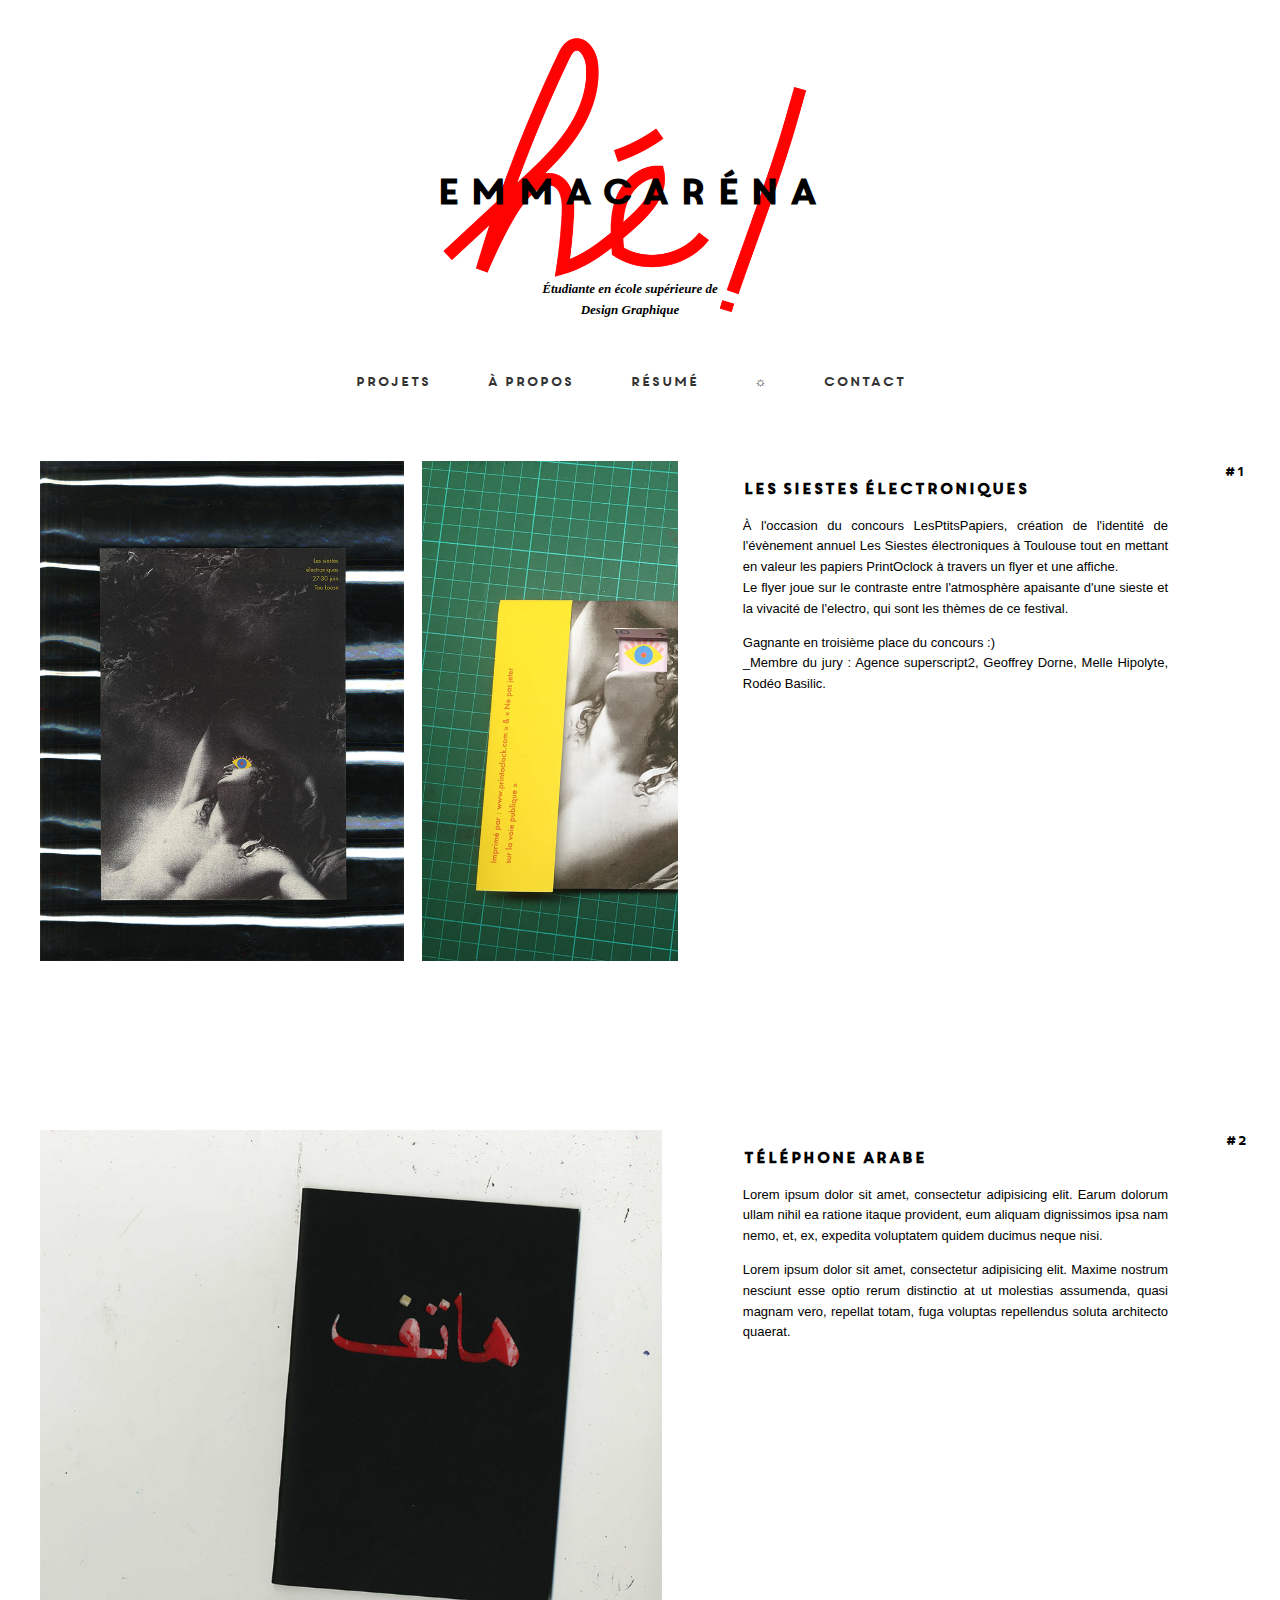
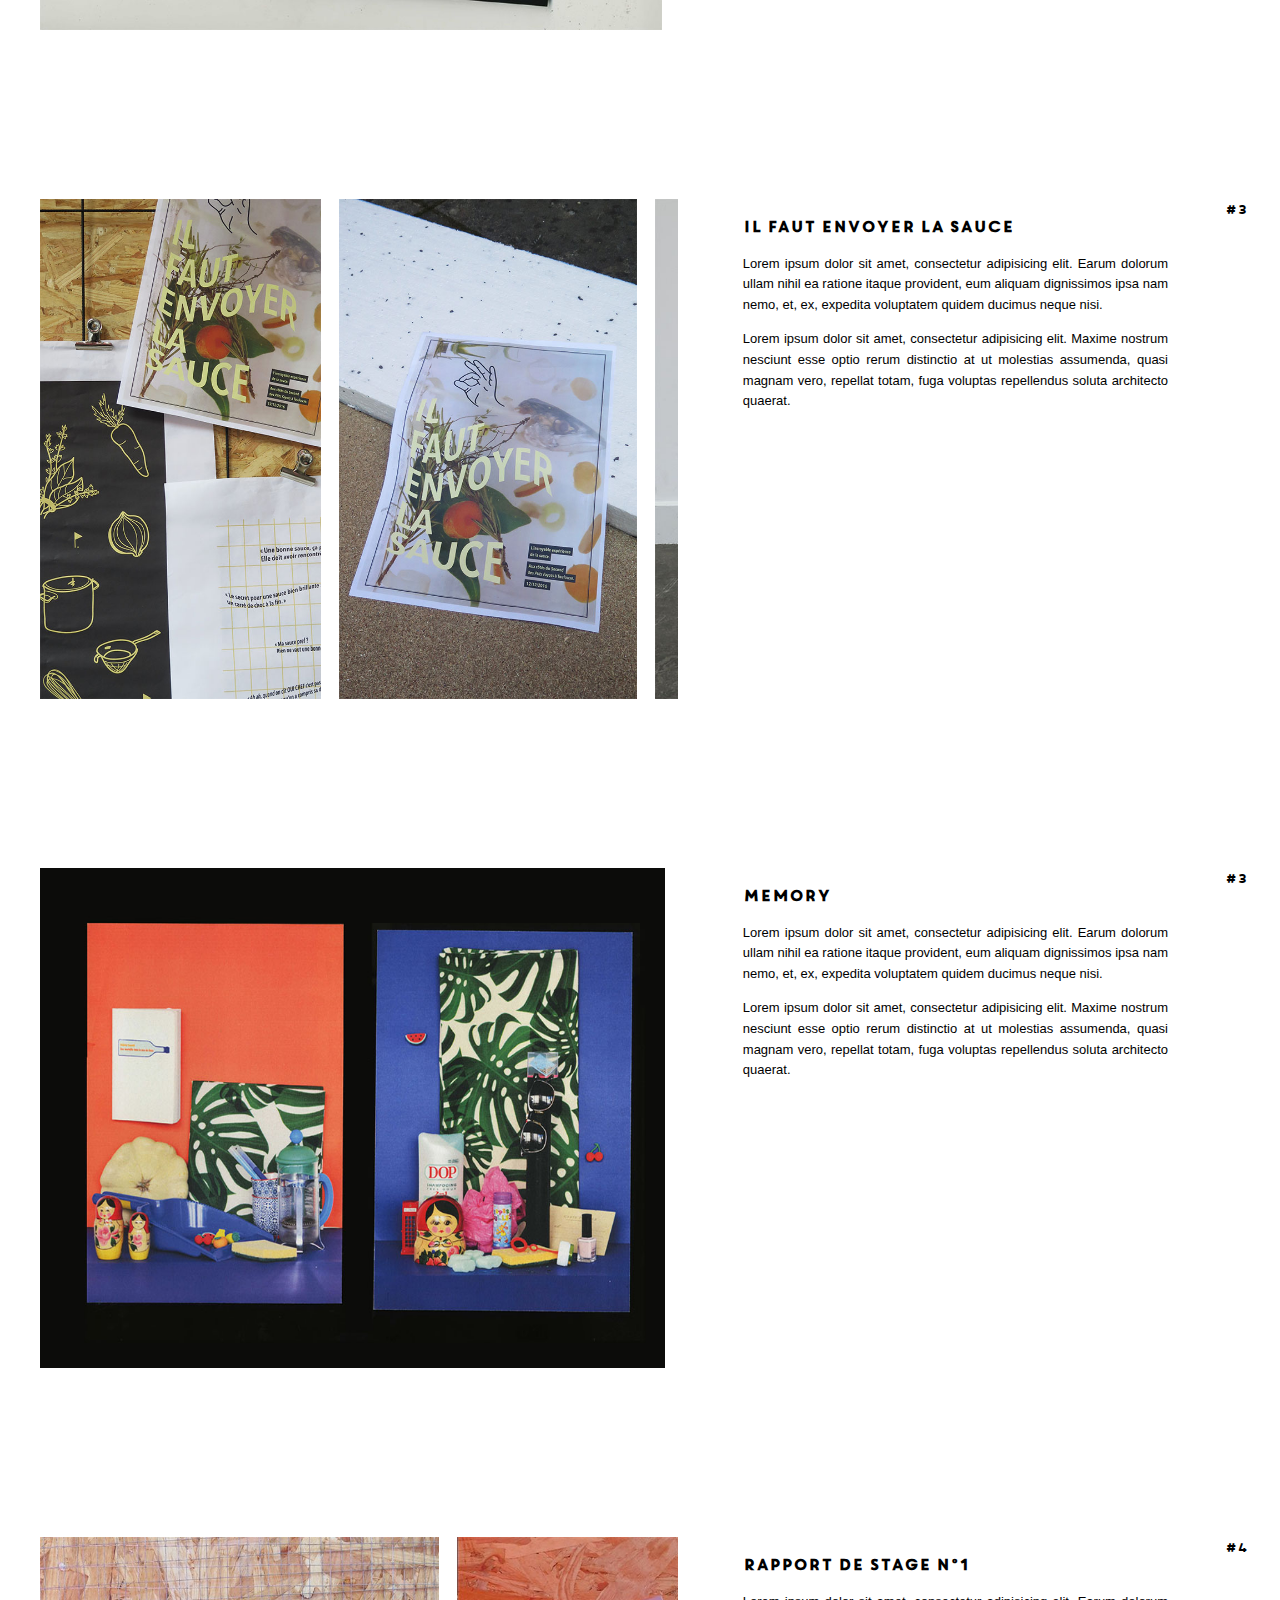
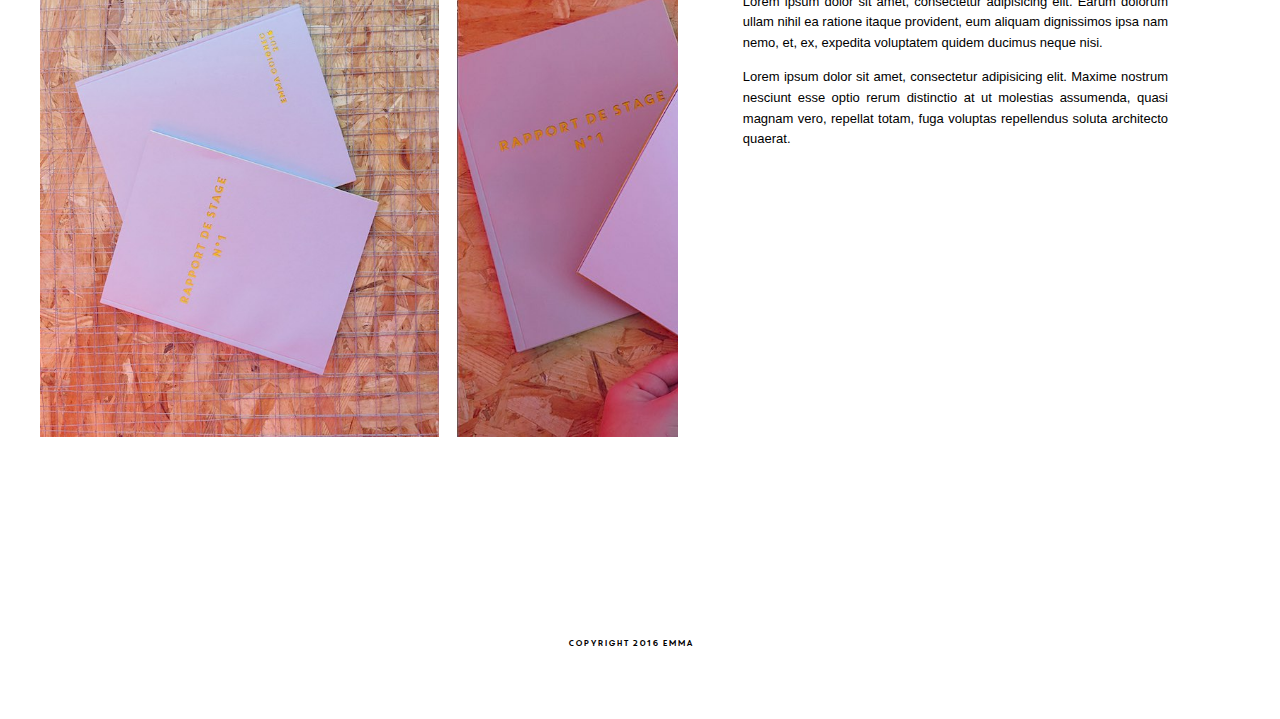
==== categories/edition.html @ dff45d54 "RP_jpg" ====
<!DOCTYPE html>
<html>

<head>
    <meta charset="utf-8">
    <title>emmacaréna</title>
    <link rel="stylesheet" href="./../style.css" media="screen" charset="utf-8">
    <link rel="icon" href="./../favicon-noir.png">
    <link href="https://fonts.googleapis.com/css?family=Merriweather" rel="stylesheet">
    <link href="https://fonts.googleapis.com/css?family=Patua+One" rel="stylesheet">
</head>

<body class="bodyslide">

    <header>
        <h1 class="emmacaréna">emmacaréna</h1>
        <h2 class="soustitre">Étudiante en école supérieure de <br> Design Graphique</h2>

        <img src="./../images/he.png" class="he" />
    </header>

    <nav>
        <a href="./../index.html">Projets</a>
        <a href="./../pages/apropos.html">À Propos</a>
        <a href="./../pages/resume.html">Résumé</a>
        <a href="./../pages/soleil.html" target="_blank">☼</a>
        <a href="./../pages/contact.html" target="_blank">contact</a>
    <nav/>

        <main>

        <div class="projet">
          <div class="projet-numero">#1</div>
            <div class="projet-images">
              <div class="slider">
                <div class="slide">
                  <img src="./../images/siestes10.jpg">
                </div>
                <div class="slide">
                  <img src="./../images/sieste07.jpg">
                </div>
                <div class="slide">
                  <img src="./../images/sieste01.jpg">
                </div>
                <div class="slide">
                  <img src="./../images/sieste02.jpg">
                </div>
                <div class="slide">
                  <img src="./../images/sieste05.jpg">
                </div>
                <div class="slide">
                  <img src="./../images/siestes09.jpg">
                </div>

              </div>
            </div>
            <div class="projet-texte">
              <h3>Les Siestes Électroniques</h3>
              <p>À l'occasion du concours LesPtitsPapiers, création de l'identité de l'évènement annuel Les Siestes électroniques à Toulouse tout en mettant en valeur les papiers PrintOclock à travers un flyer et une affiche.<br>Le flyer joue sur le contraste entre l'atmosphère apaisante d'une sieste et la vivacité de l'electro, qui sont les thèmes de ce festival.</p>
              <p>Gagnante en troisième place du concours :)<br> _Membre du jury : Agence superscript2, Geoffrey Dorne, Melle Hipolyte, Rodéo Basilic.</p>
            </div>
        </div>

        <div class="projet">
          <div class="projet-numero">#2</div>
            <div class="projet-images">
              <div class="slider">
                <div class="slide">
                  <img src="./../images/carbone02.jpg">
                </div>
                <div class="slide">
                  <img src="./../images/carbone04 copie.jpg">
                </div>
                <div class="slide">
                  <img src="./../images/carbone01.jpg">
                </div>
                <div class="slide">
                  <img src="./../images/carbone05.jpg">
                </div>
                <div class="slide">
                  <img src="./../images/carbone03.jpg">
                </div>
                <div class="slide">
                  <img src="./../images/carbone07 copie.jpg">
                </div>
              </div>
            </div>
            <div class="projet-texte">
              <h3>téléphone arabe</h3>
              <p>Lorem ipsum dolor sit amet, consectetur adipisicing elit. Earum dolorum ullam nihil ea ratione itaque provident, eum aliquam dignissimos ipsa nam nemo, et, ex, expedita voluptatem quidem ducimus neque nisi.</p>
              <p>Lorem ipsum dolor sit amet, consectetur adipisicing elit. Maxime nostrum nesciunt esse optio rerum distinctio at ut molestias assumenda, quasi magnam vero, repellat totam, fuga voluptas repellendus soluta architecto quaerat.</p>
            </div>
        </div>

        <div class="projet">
          <div class="projet-numero">#3</div>
            <div class="projet-images">
              <div class="slider">
                <div class="slide">
                  <img src="./../images/sauce03.jpg">
                </div>
                <div class="slide">
                  <img src="./../images/sauce8.jpg">
                </div>
                <div class="slide">
                  <img src="./../images/sauce06.jpg">
                </div>
                <div class="slide">
                  <img src="./../images/sauce04.jpg">
                </div>
                <div class="slide">
                  <img src="./../images/sauce11.jpg">
                </div>
                <div class="slide">
                  <img src="./../images/sauce07.jpg">
                </div>
                <div class="slide">
                  <img src="./../images/sauce05.jpg">
                </div>
              </div>
            </div>
            <div class="projet-texte">
              <h3>Il faut envoyer la sauce</h3>
              <p>Lorem ipsum dolor sit amet, consectetur adipisicing elit. Earum dolorum ullam nihil ea ratione itaque provident, eum aliquam dignissimos ipsa nam nemo, et, ex, expedita voluptatem quidem ducimus neque nisi.</p>
              <p>Lorem ipsum dolor sit amet, consectetur adipisicing elit. Maxime nostrum nesciunt esse optio rerum distinctio at ut molestias assumenda, quasi magnam vero, repellat totam, fuga voluptas repellendus soluta architecto quaerat.</p>
            </div>
        </div>

        <div class="projet">
          <div class="projet-numero">#3</div>
            <div class="projet-images">
              <div class="slider">
                <div class="slide">
                  <img src="./../images/memoire02.jpg">
                </div>
                <div class="slide">
                  <img src="./../images/memoire03.jpg">
                </div>
                <div class="slide">
                  <img src="./../images/memoire04.jpg">
                </div>
                <div class="slide">
                  <img src="./../images/memoire01.jpg">
                </div>
                <div class="slide">
                  <img src="./../images/memoire8.jpg">
                </div>
                <div class="slide">
                  <img src="./../images/memoire05.jpg">
                </div>
                <div class="slide">
                  <img src="./../images/memoire9.jpg">
                </div>
                <div class="slide">
                  <img src="./../images/memoire06.jpg">
                </div>
                <div class="slide">
                  <img src="./../images/memoire07.jpg">
                </div>
              </div>
            </div>
            <div class="projet-texte">
              <h3>Memory</h3>
              <p>Lorem ipsum dolor sit amet, consectetur adipisicing elit. Earum dolorum ullam nihil ea ratione itaque provident, eum aliquam dignissimos ipsa nam nemo, et, ex, expedita voluptatem quidem ducimus neque nisi.</p>
              <p>Lorem ipsum dolor sit amet, consectetur adipisicing elit. Maxime nostrum nesciunt esse optio rerum distinctio at ut molestias assumenda, quasi magnam vero, repellat totam, fuga voluptas repellendus soluta architecto quaerat.</p>
            </div>
        </div>


        <div class="projet">
            <div class="projet-numero">#4</div>
            <div class="projet-images">
              <div class="slider">
                <div class="slide">
                  <img src="./../images/RP_08.jpg">
                </div>
                <div class="slide">
                  <img src="./../images/RP_07.jpg">
                </div>
                <div class="slide">
                  <img src="./../images/RP_06.jpg">
                </div>
                <div class="slide">
                  <img src="./../images/RP_05.jpg">
                </div>
            </div>
          </div>
            <div class="projet-texte">
              <h3>Rapport de Stage n°1</h3>
              <p>Lorem ipsum dolor sit amet, consectetur adipisicing elit. Earum dolorum ullam nihil ea ratione itaque provident, eum aliquam dignissimos ipsa nam nemo, et, ex, expedita voluptatem quidem ducimus neque nisi.</p>
              <p>Lorem ipsum dolor sit amet, consectetur adipisicing elit. Maxime nostrum nesciunt esse optio rerum distinctio at ut molestias assumenda, quasi magnam vero, repellat totam, fuga voluptas repellendus soluta architecto quaerat.</p>
            </div>
        </div>


        </main>

        <footer>
            Copyright 2016 Emma
        </footer>
        </body>

</html>
---- style.css ----
@font-face {
    font-family: 'core_circusregular';
    src: url('./typo/corecircus-webfont.woff2') format('woff2'), url('./typo/corecircus-webfont.woff') format('woff');
    font-weight: normal;
    font-style: normal;
}

html {
    font-family: 'core_circusregular';
    text-align: left;
    line-height: 1.6;
    color: black;
    font-size: 13px
}

h1, h2, h3 {
    /*  font-family: 'Arial', sans-serif;*/
    font-family: 'core_circusregular';
}

p {
    font-family: "Hind", sans-serif;
    color: black;
    text-align: justify;
}

h1 {
    font-size: 35px;
    text-align: center;
    color: black;
    /* ombre ordre : vertical horizontal flou couleur */
    /*text-shadow: 0.5em 0.5em 7px #333;*/
    letter-spacing: 0.2ch;
}

footer {
    font-size: 0.65em;
    text-align: center;
}

img {
    max-width: 100%;
    height: auto;
}

a {
    color: #333;
    text-decoration: none;
    text-align: justify;
    margin: 2em;
    text-align: center;
}

body {
    padding: 40px;
    margin: 30px;
    background-color: white;
}


div.bandeau-fixe {
    position: fixed;
    width: 300px;
    top: 20%;
    left: 70%;
    z-index: 2;
}

div.postit {
    position: fixed;
    top: 20%;
    width: 170px;
    left: 30px;
    z-index: 2;
}

h3.typobandeau {
    font-family: serif;
}

h1.emmacaréna {
    color: black;
    text-align: center;
}

body {
    background-repeat: no-repeat;
    background-position: top;
    background-size: 40%;
    padding: 70px;
    margin: 70px;
}

.bodyslide{
  background-repeat: no-repeat;
  background-position: top;
  background-size: 40%;
  padding: 0px;
  padding-top:70px;
  margin:0px;
  margin-top:70px;
  margin-bottom: 70px;
  margin-right:30px;
  margin-left: 10px;

}

h2.soustitre {
    font-family: serif;
    font-style: oblique;
    font-size: 1em;
    text-align: center;
    margin-top: 60px;
    margin-bottom: 50px;
}

nav {
    text-align: center;

}

.active {
    text-decoration: underline;
}

main {
    text-align: left;
    padding: 30px
}

#projets {
    display: -webkit-box;
    display: -ms-flexbox;
    display: flex;
}

.gif{
  text-align: center;
}

.colonne {
    width: 33%;
    padding: 1em;
    display: -webkit-box;
    display: -ms-flexbox;
    display: flex;
    -webkit-box-orient: vertical;
    -webkit-box-direction: normal;
    -ms-flex-direction: column;
    flex-direction: column;
}

.colonne figure {
    margin: 1em 0;
    width: 100%;
}

.rollover {
    display: block;
    position: relative;
}

.rollover .cache {
    display: none;
    position: absolute;
    left: 0;
    top: 0;
    height: 100%;
    background-color: rgba(255, 241, 208, 0.6);
    width: 100%;
}

.rollover:hover .cache {
    display: block;
}

div.cache p {
    font-family: 'core_circusregular';
    font-size: 15px;
    text-align: center;
    line-height: 15em;
    color: black;
}

header {
    position: relative;
}

.he {
    position: absolute;
    height: 350px;
    margin: auto;
    top: 15%;
    left: 50%;
    z-index: -1;
    transform: translate(-50%, -50%);
}

.projet {
  width: 100%;
  display: flex;
  position: relative;
  margin-bottom: 13em;
  margin-top: 3em;
}

.projet-images {
  flex-basis: 60%;
  margin-right: 1em;
}

.projet-texte {
  flex-basis: 40%;
  margin-left: 4em;
  margin-right: 4em;
}

.projet-numero {
  position: absolute;
  top:0;
  right:0;
  transform: translate(120%);
}

.slider {
  background: white;
  height:50vh;
  min-height: 500px;
  white-space: nowrap;
  overflow-x: scroll;
  overflow-y:hidden;
}

.slide {
  white-space: nowrap;
  display: inline-block;
  height: 100%;
  width: auto;
  vertical-align: top;
  margin-right: 1em;
}

.slide img {
  max-width: 100%;
  height:100%;
  width: auto;
}

.cv {
  margin-top: 4em;
}

/*.imgsex
{
  border: 1px solid rgb(171, 170, 170);
}

.typo{
  border: 1px solid rgb(171, 170, 170);
  }*/
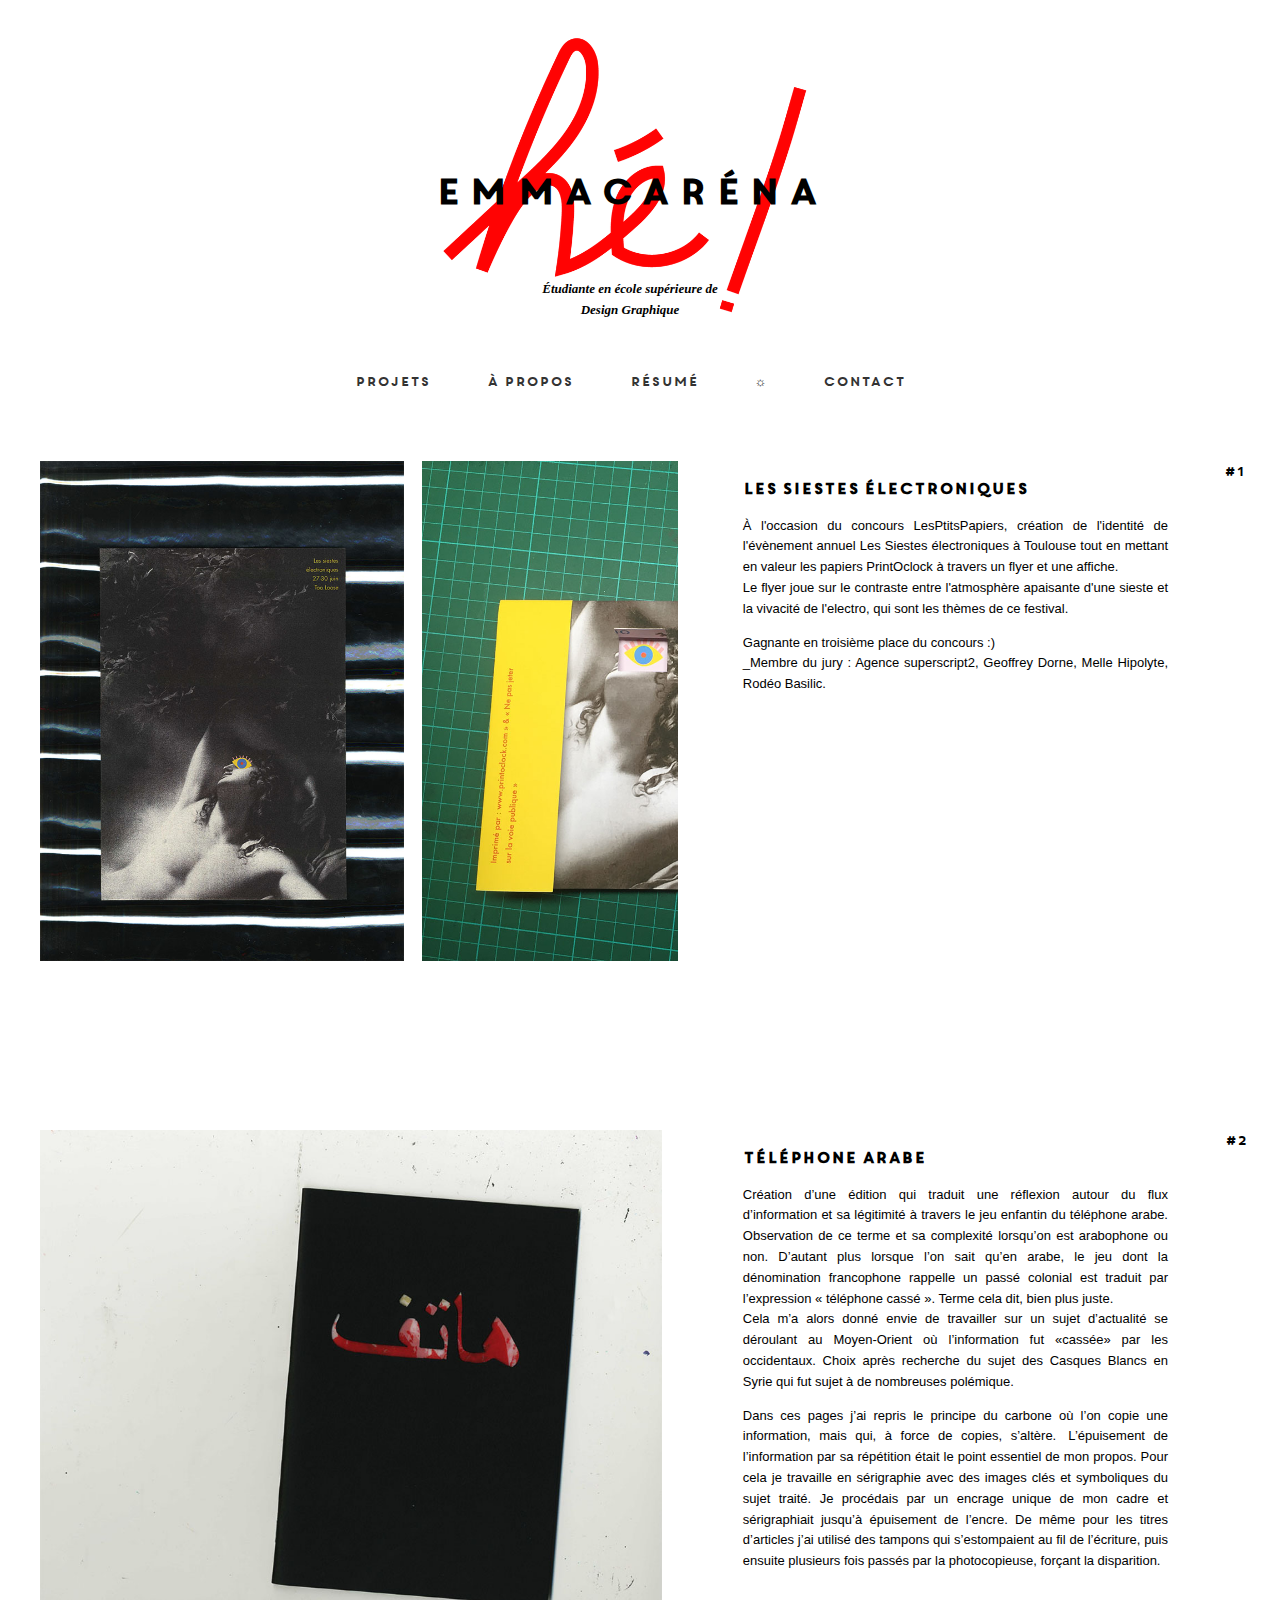
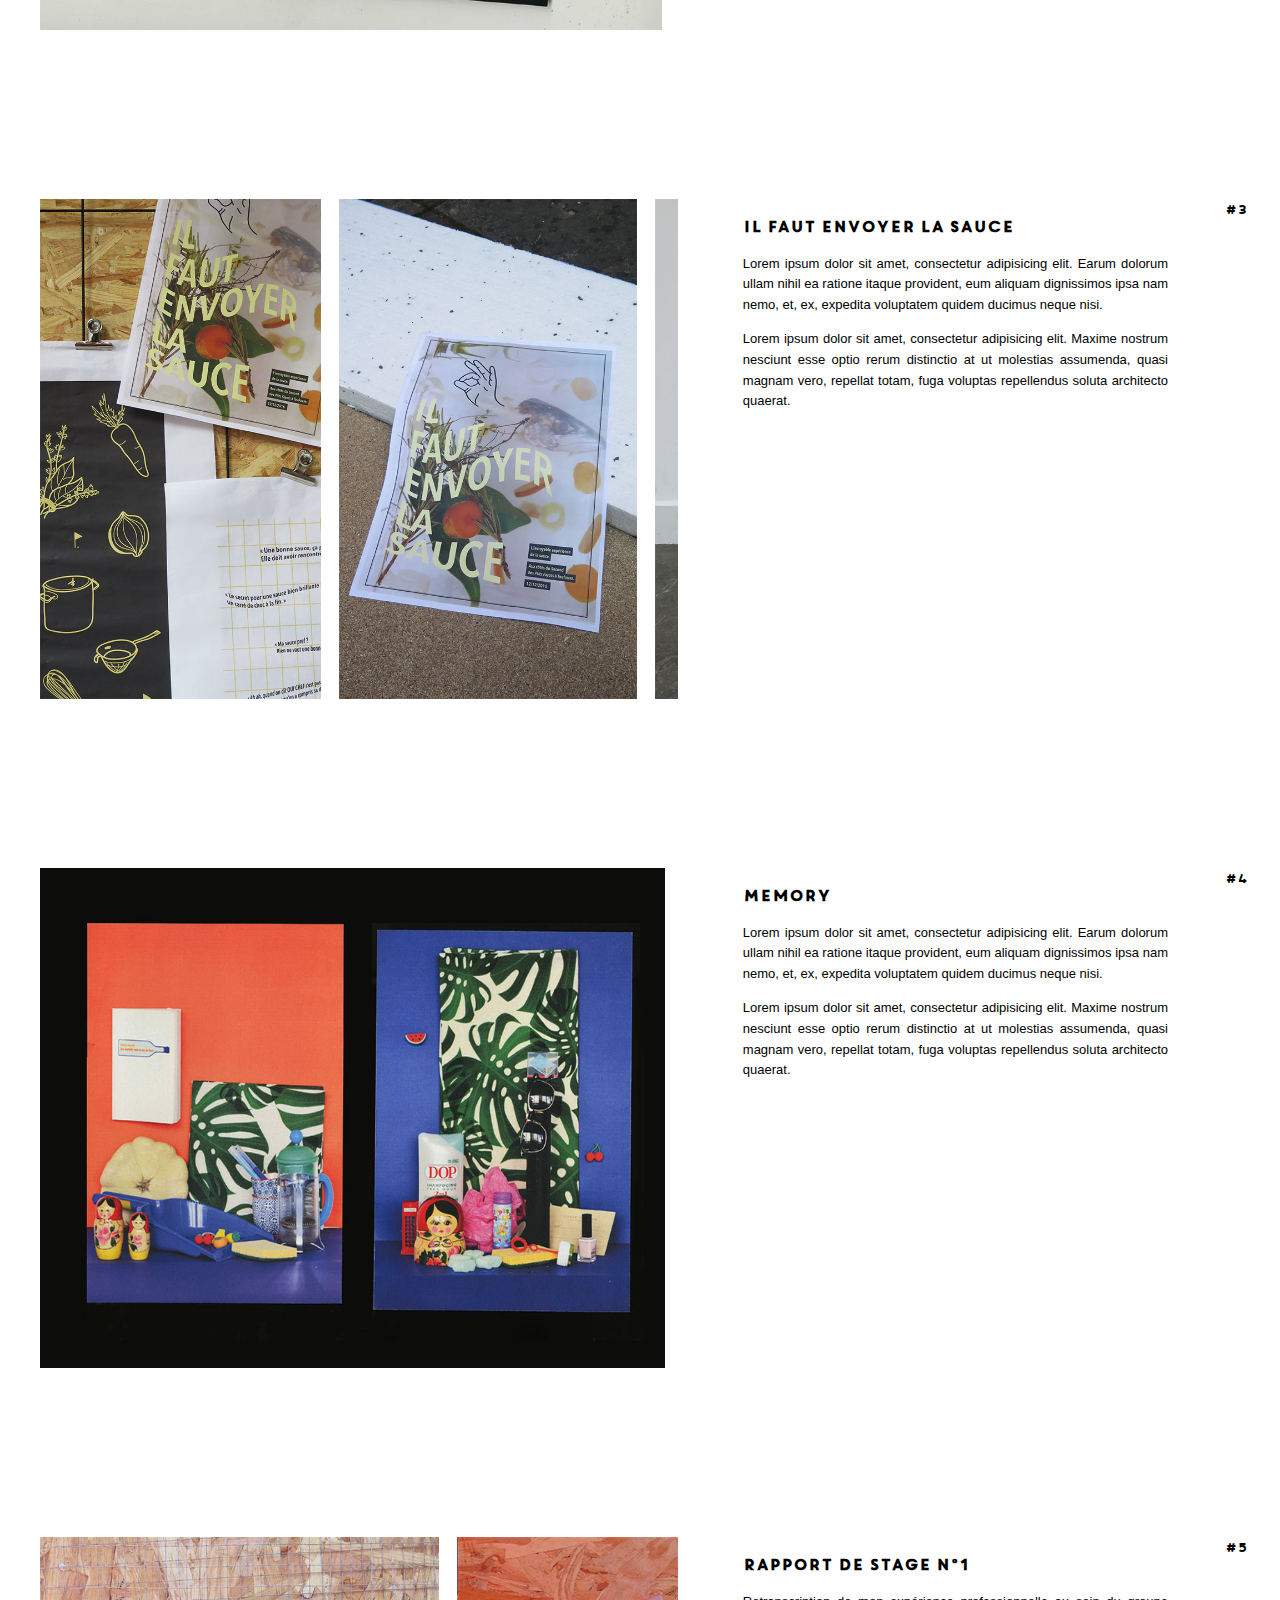
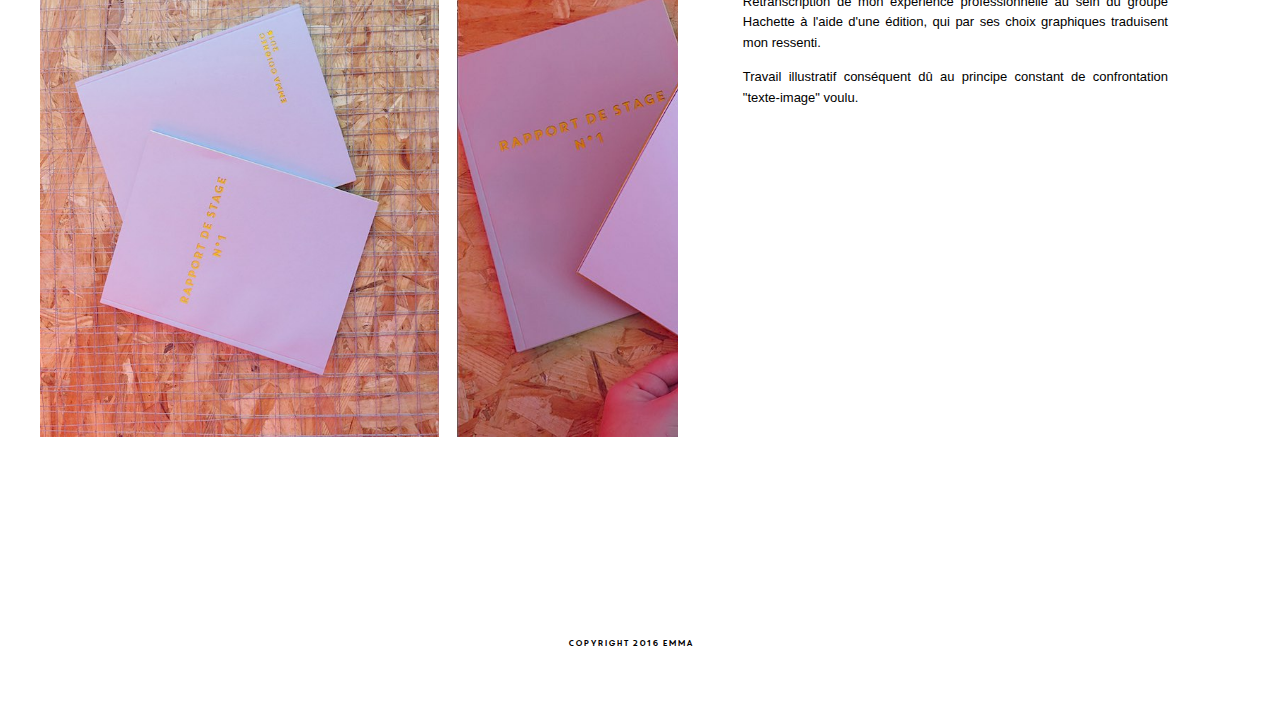
==== commit 179a5c93: "pleins de modif textes" ====
--- a/categories/edition.html
+++ b/categories/edition.html
@@ -87,8 +87,10 @@
             </div>
             <div class="projet-texte">
               <h3>téléphone arabe</h3>
-              <p>Lorem ipsum dolor sit amet, consectetur adipisicing elit. Earum dolorum ullam nihil ea ratione itaque provident, eum aliquam dignissimos ipsa nam nemo, et, ex, expedita voluptatem quidem ducimus neque nisi.</p>
-              <p>Lorem ipsum dolor sit amet, consectetur adipisicing elit. Maxime nostrum nesciunt esse optio rerum distinctio at ut molestias assumenda, quasi magnam vero, repellat totam, fuga voluptas repellendus soluta architecto quaerat.</p>
+              <p>Création d’une édition qui traduit une réflexion autour du flux d’information et sa légitimité à travers le jeu enfantin du téléphone arabe. Observation de ce terme et sa complexité lorsqu’on est arabophone ou non. D’autant plus lorsque l’on sait qu’en arabe, le jeu dont la dénomination francophone rappelle un passé colonial est traduit par l’expression « téléphone cassé ». Terme cela dit, bien plus juste. + <br> Cela m’a alors donné envie de travailler sur un sujet d’actualité se déroulant au Moyen-Orient où l’information fut «cassée» par les occidentaux. Choix après recherche du sujet des Casques Blancs en Syrie qui fut sujet à de nombreuses polémique. </p>
+              <p>Dans ces pages j’ai repris le principe du carbone où l’on copie une information, mais qui, à force de copies, s’altère. + L’épuisement de l’information par sa répétition était le point essentiel de mon propos. Pour cela je travaille en sérigraphie avec des images clés et symboliques du sujet traité. Je procédais par un encrage unique de mon cadre et sérigraphiait jusqu’à épuisement de l’encre. De même pour les titres d’articles j’ai utilisé des tampons qui s’estompaient au fil de l’écriture, puis ensuite plusieurs fois passés par la photocopieuse, forçant la disparition. </p>
             </div>
         </div>
 
@@ -127,7 +129,7 @@
         </div>
 
         <div class="projet">
-          <div class="projet-numero">#3</div>
+          <div class="projet-numero">#4</div>
             <div class="projet-images">
               <div class="slider">
                 <div class="slide">
@@ -168,7 +170,7 @@
 
 
         <div class="projet">
-            <div class="projet-numero">#4</div>
+            <div class="projet-numero">#5</div>
             <div class="projet-images">
               <div class="slider">
                 <div class="slide">
@@ -187,8 +189,8 @@
           </div>
             <div class="projet-texte">
               <h3>Rapport de Stage n°1</h3>
-              <p>Lorem ipsum dolor sit amet, consectetur adipisicing elit. Earum dolorum ullam nihil ea ratione itaque provident, eum aliquam dignissimos ipsa nam nemo, et, ex, expedita voluptatem quidem ducimus neque nisi.</p>
-              <p>Lorem ipsum dolor sit amet, consectetur adipisicing elit. Maxime nostrum nesciunt esse optio rerum distinctio at ut molestias assumenda, quasi magnam vero, repellat totam, fuga voluptas repellendus soluta architecto quaerat.</p>
+              <p>Retranscription de mon expérience professionnelle au sein du groupe Hachette à l'aide d'une édition, qui par ses choix graphiques traduisent mon ressenti.</p>
+              <p>Travail illustratif conséquent dû au principe constant de confrontation "texte-image" voulu.</p>
             </div>
         </div>
 
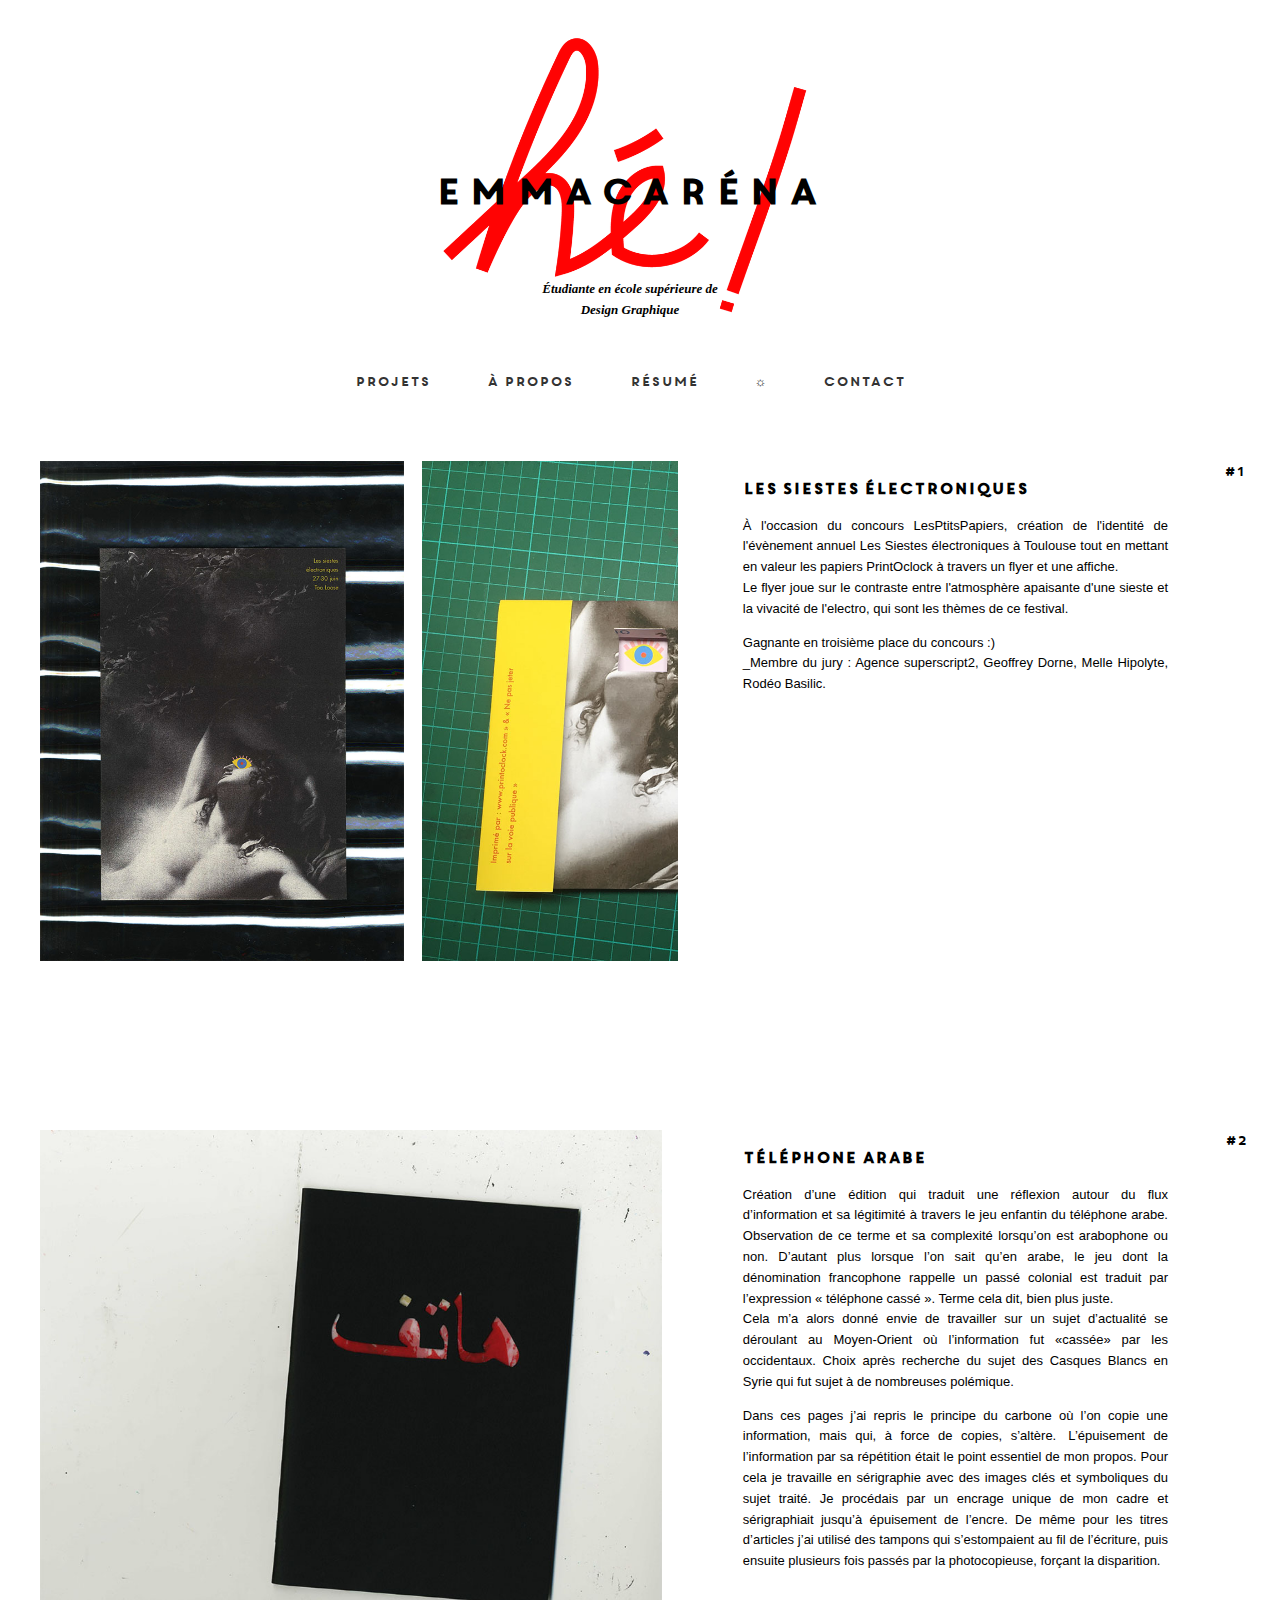
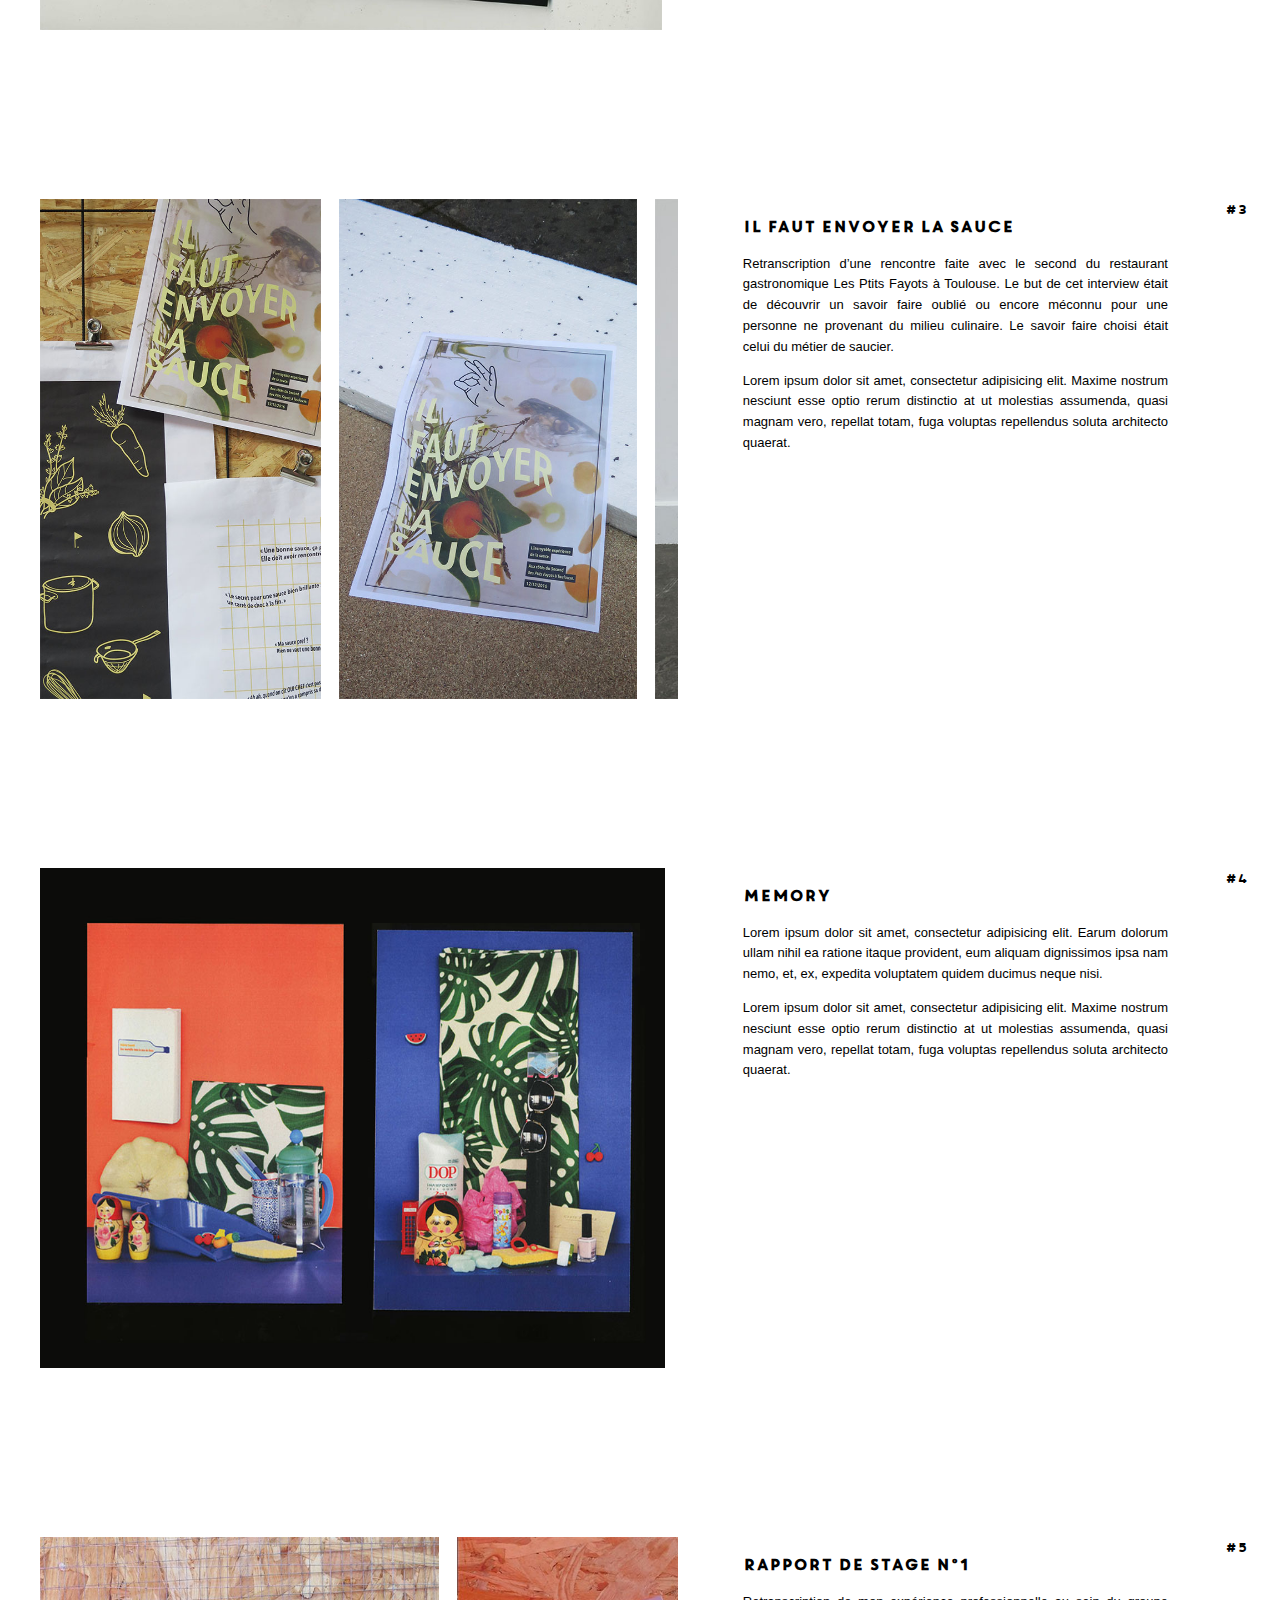
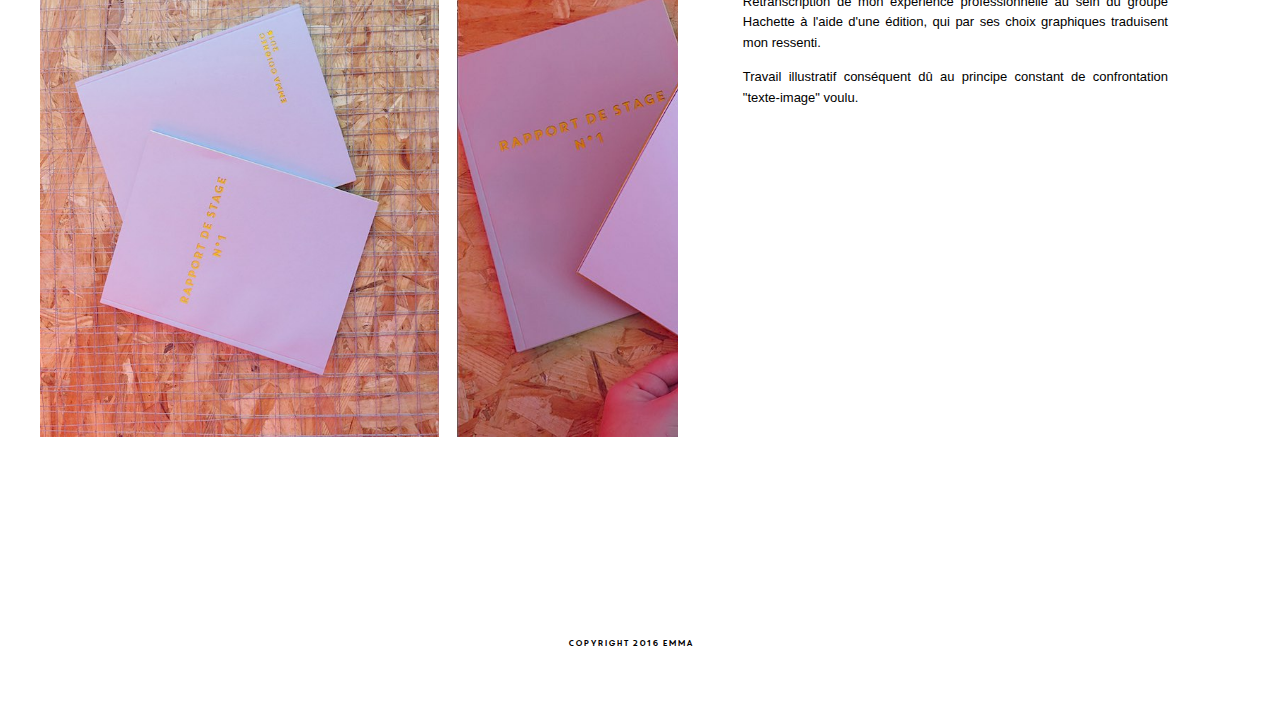
==== commit 15e3fc1e: "ajout images pour illi et typo" ====
--- a/categories/edition.html
+++ b/categories/edition.html
@@ -123,7 +123,7 @@
             </div>
             <div class="projet-texte">
               <h3>Il faut envoyer la sauce</h3>
-              <p>Lorem ipsum dolor sit amet, consectetur adipisicing elit. Earum dolorum ullam nihil ea ratione itaque provident, eum aliquam dignissimos ipsa nam nemo, et, ex, expedita voluptatem quidem ducimus neque nisi.</p>
+              <p>Retranscription d’une rencontre faite avec le second du restaurant gastronomique Les Ptits Fayots à Toulouse. Le but de cet interview était de découvrir un savoir faire oublié ou encore méconnu pour une personne ne provenant du milieu culinaire. Le savoir faire choisi était celui du métier de saucier.</p>
               <p>Lorem ipsum dolor sit amet, consectetur adipisicing elit. Maxime nostrum nesciunt esse optio rerum distinctio at ut molestias assumenda, quasi magnam vero, repellat totam, fuga voluptas repellendus soluta architecto quaerat.</p>
             </div>
         </div>
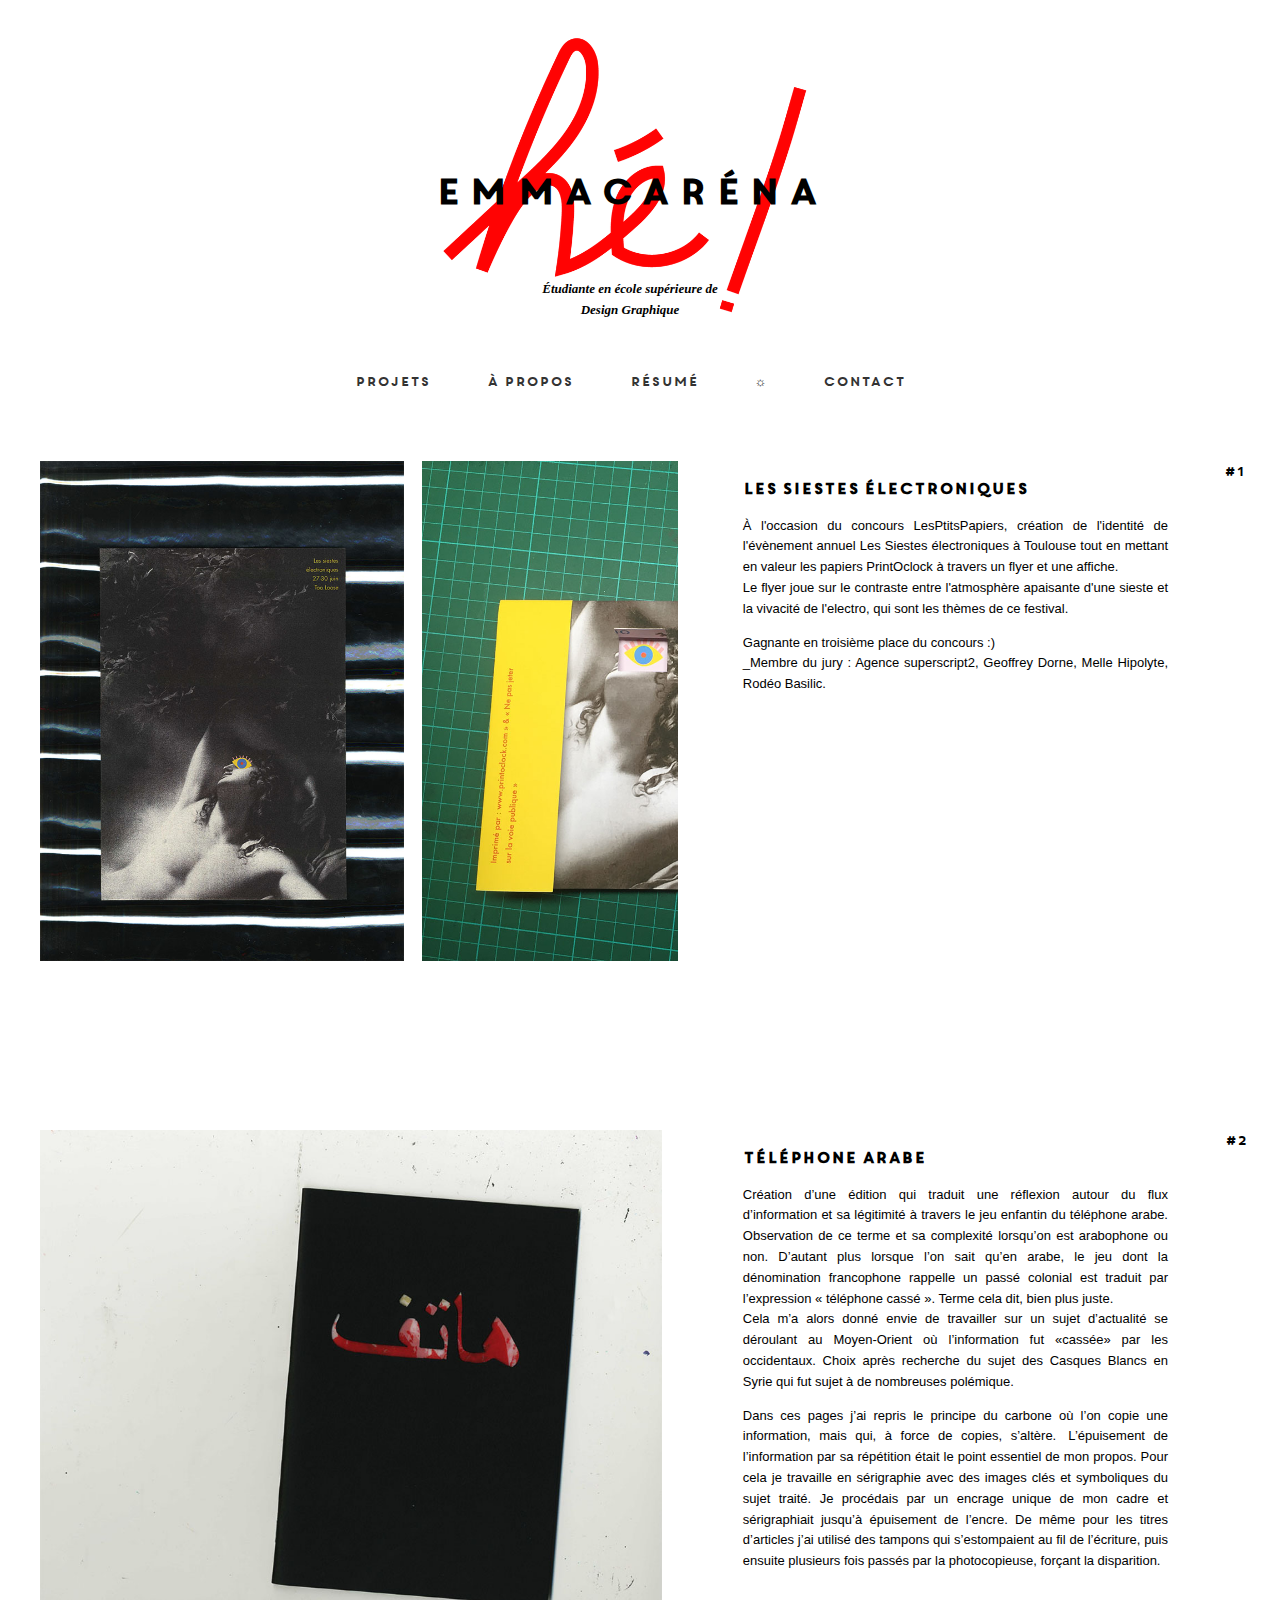
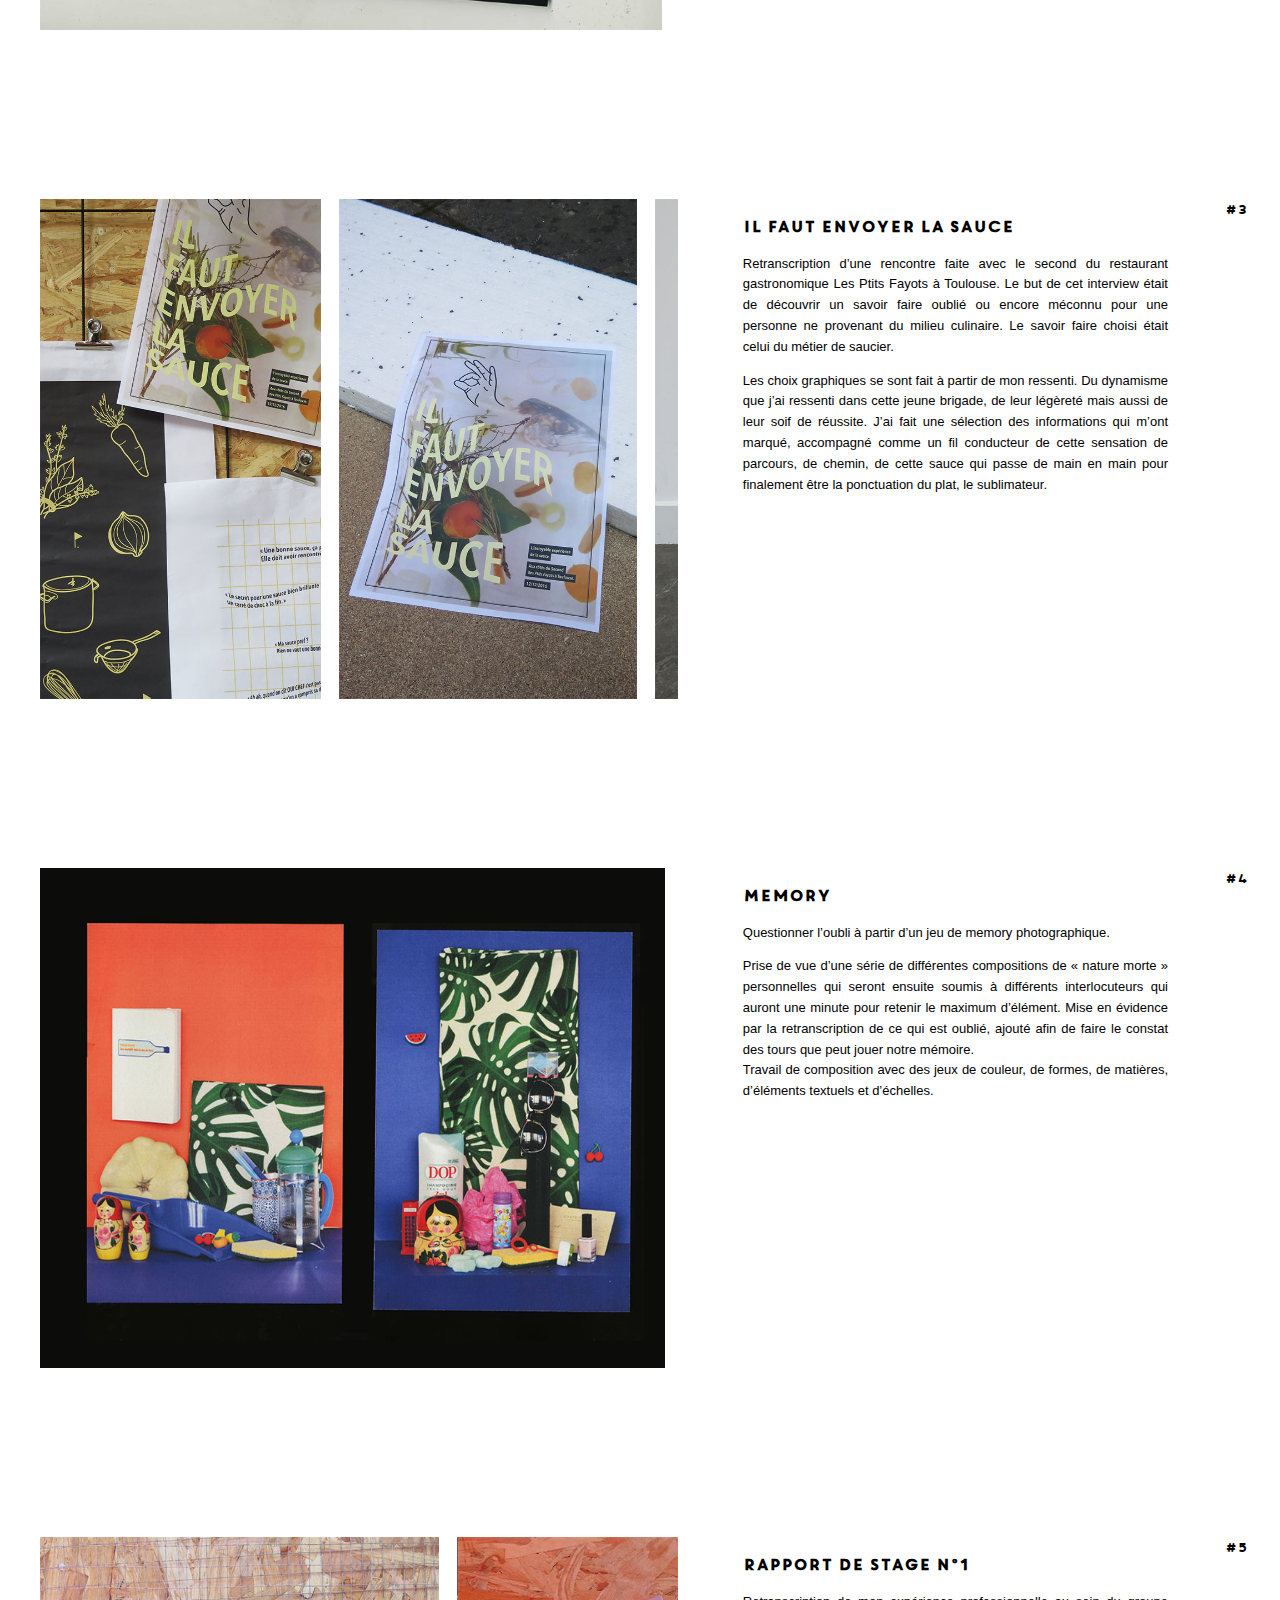
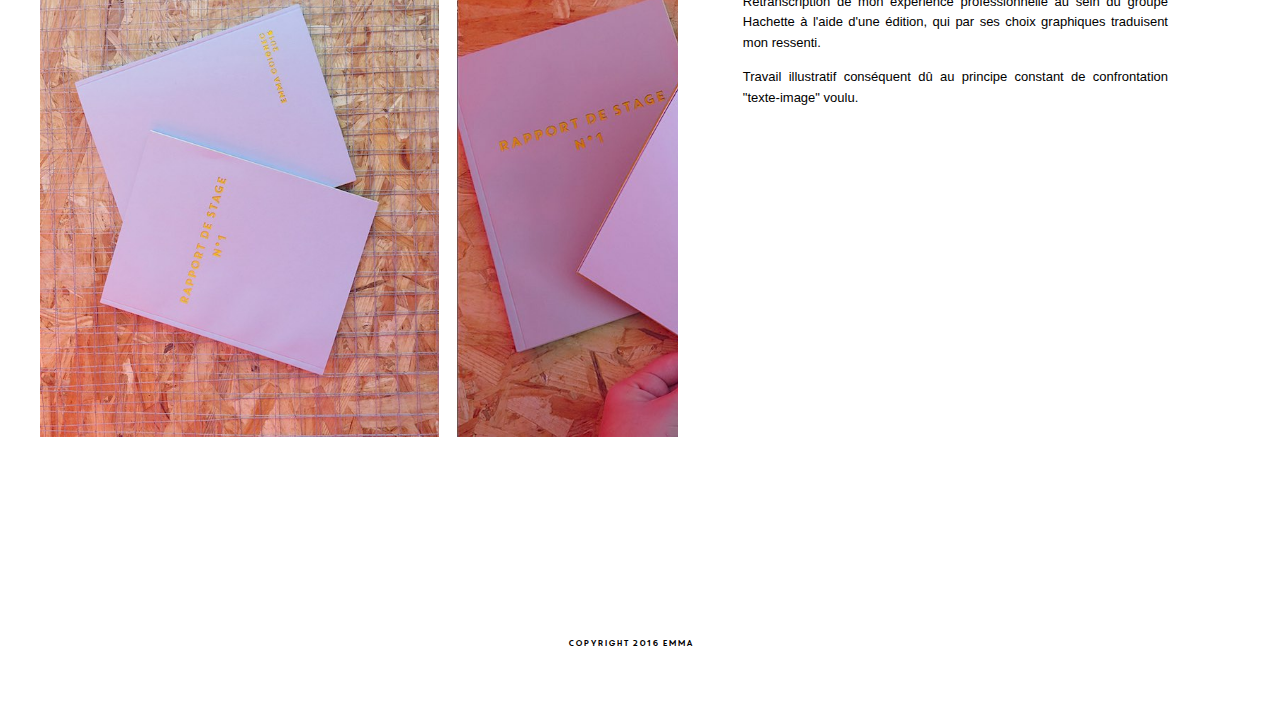
==== commit 6a3b83ac: "changement images et textes" ====
--- a/categories/edition.html
+++ b/categories/edition.html
@@ -124,7 +124,7 @@
             <div class="projet-texte">
               <h3>Il faut envoyer la sauce</h3>
               <p>Retranscription d’une rencontre faite avec le second du restaurant gastronomique Les Ptits Fayots à Toulouse. Le but de cet interview était de découvrir un savoir faire oublié ou encore méconnu pour une personne ne provenant du milieu culinaire. Le savoir faire choisi était celui du métier de saucier.</p>
-              <p>Lorem ipsum dolor sit amet, consectetur adipisicing elit. Maxime nostrum nesciunt esse optio rerum distinctio at ut molestias assumenda, quasi magnam vero, repellat totam, fuga voluptas repellendus soluta architecto quaerat.</p>
+              <p>Les choix graphiques se sont fait à partir de mon ressenti. Du dynamisme que j’ai ressenti dans cette jeune brigade, de leur légèreté mais aussi de leur soif de réussite. J’ai fait une sélection des informations qui m’ont marqué, accompagné comme un fil conducteur de cette sensation de parcours, de chemin, de cette sauce qui passe de main en main pour finalement être la ponctuation du plat, le sublimateur.</p>
             </div>
         </div>
 
@@ -163,8 +163,10 @@
             </div>
             <div class="projet-texte">
               <h3>Memory</h3>
-              <p>Lorem ipsum dolor sit amet, consectetur adipisicing elit. Earum dolorum ullam nihil ea ratione itaque provident, eum aliquam dignissimos ipsa nam nemo, et, ex, expedita voluptatem quidem ducimus neque nisi.</p>
-              <p>Lorem ipsum dolor sit amet, consectetur adipisicing elit. Maxime nostrum nesciunt esse optio rerum distinctio at ut molestias assumenda, quasi magnam vero, repellat totam, fuga voluptas repellendus soluta architecto quaerat.</p>
+              <p>Questionner l’oubli à partir d’un jeu de memory photographique.</p>
+              <p>Prise de vue d’une série de différentes compositions de « nature morte » personnelles qui seront ensuite soumis à différents interlocuteurs qui auront une minute pour retenir le maximum d’élément.
+Mise en évidence par la retranscription de ce qui est oublié, ajouté afin de faire le constat des tours que peut jouer notre mémoire.
+<br>Travail de composition avec des jeux de couleur, de formes, de matières, d’éléments textuels et d’échelles.</p>
             </div>
         </div>
 
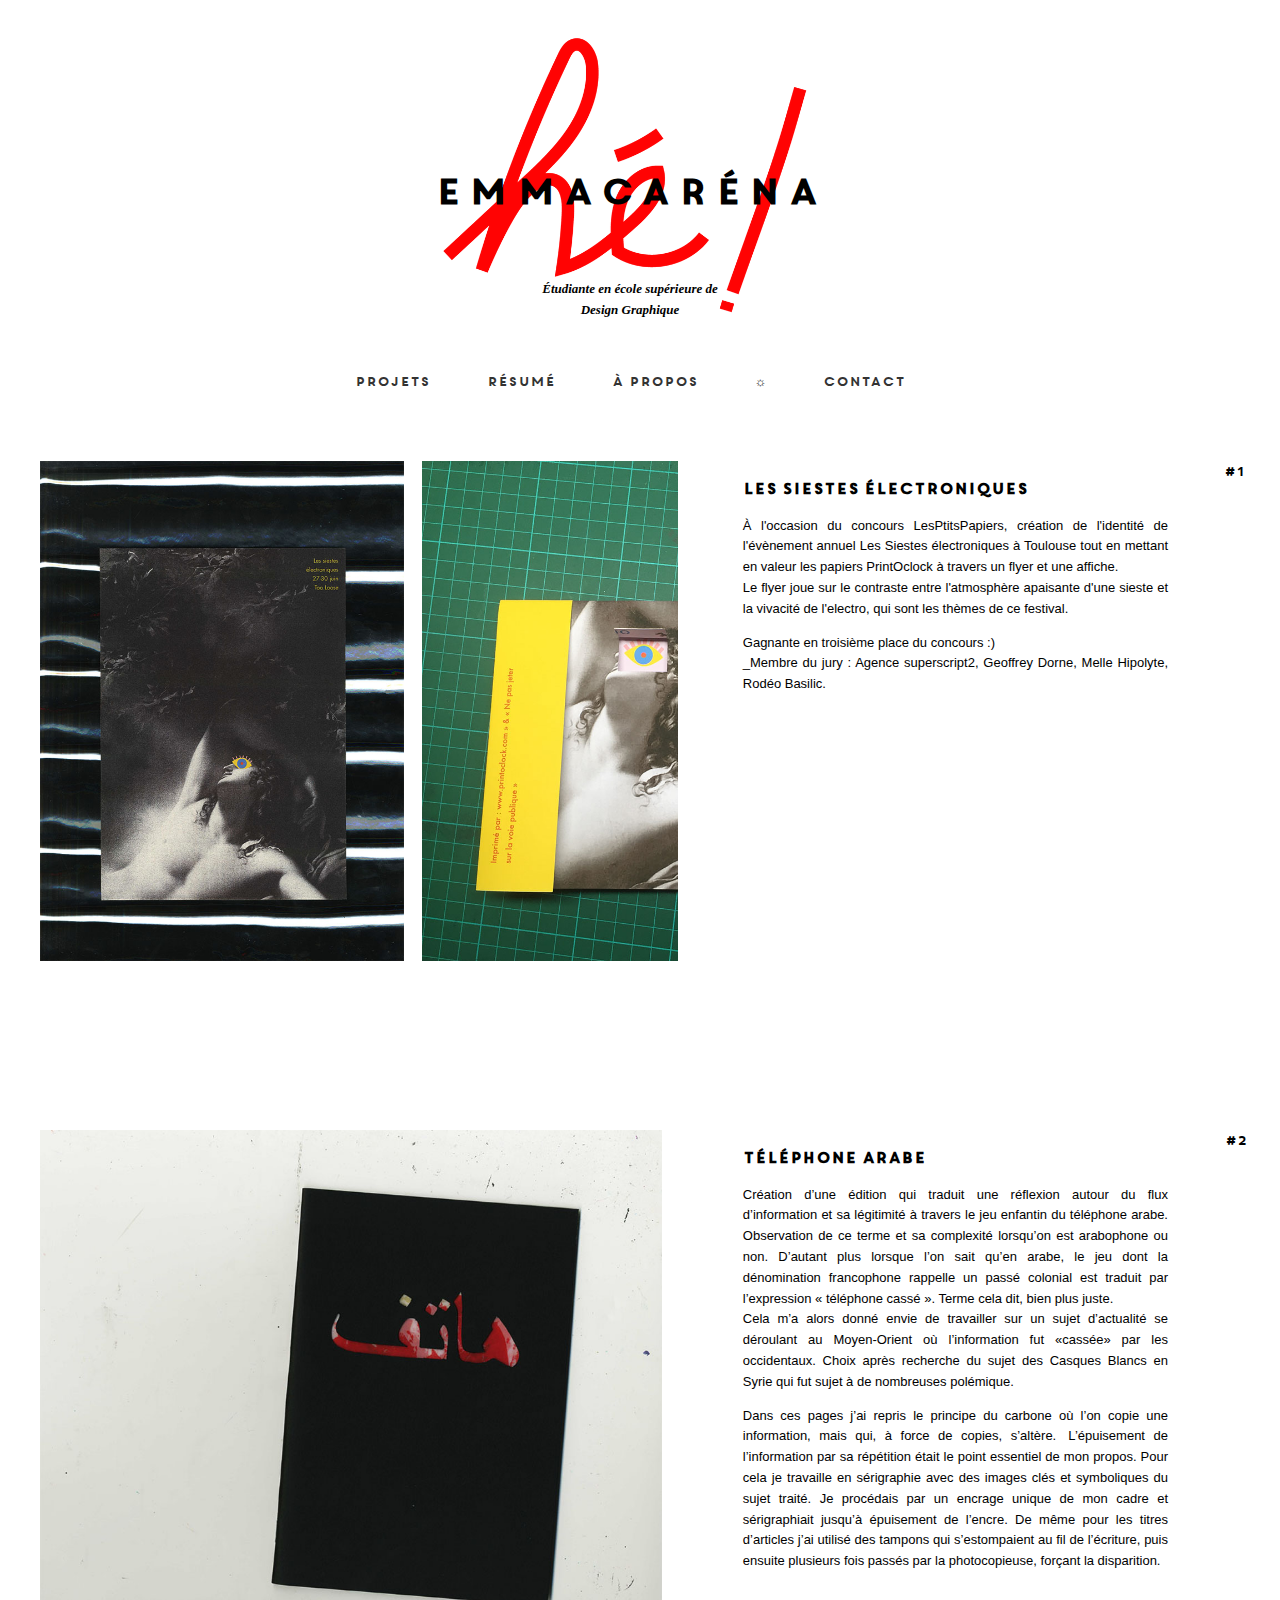
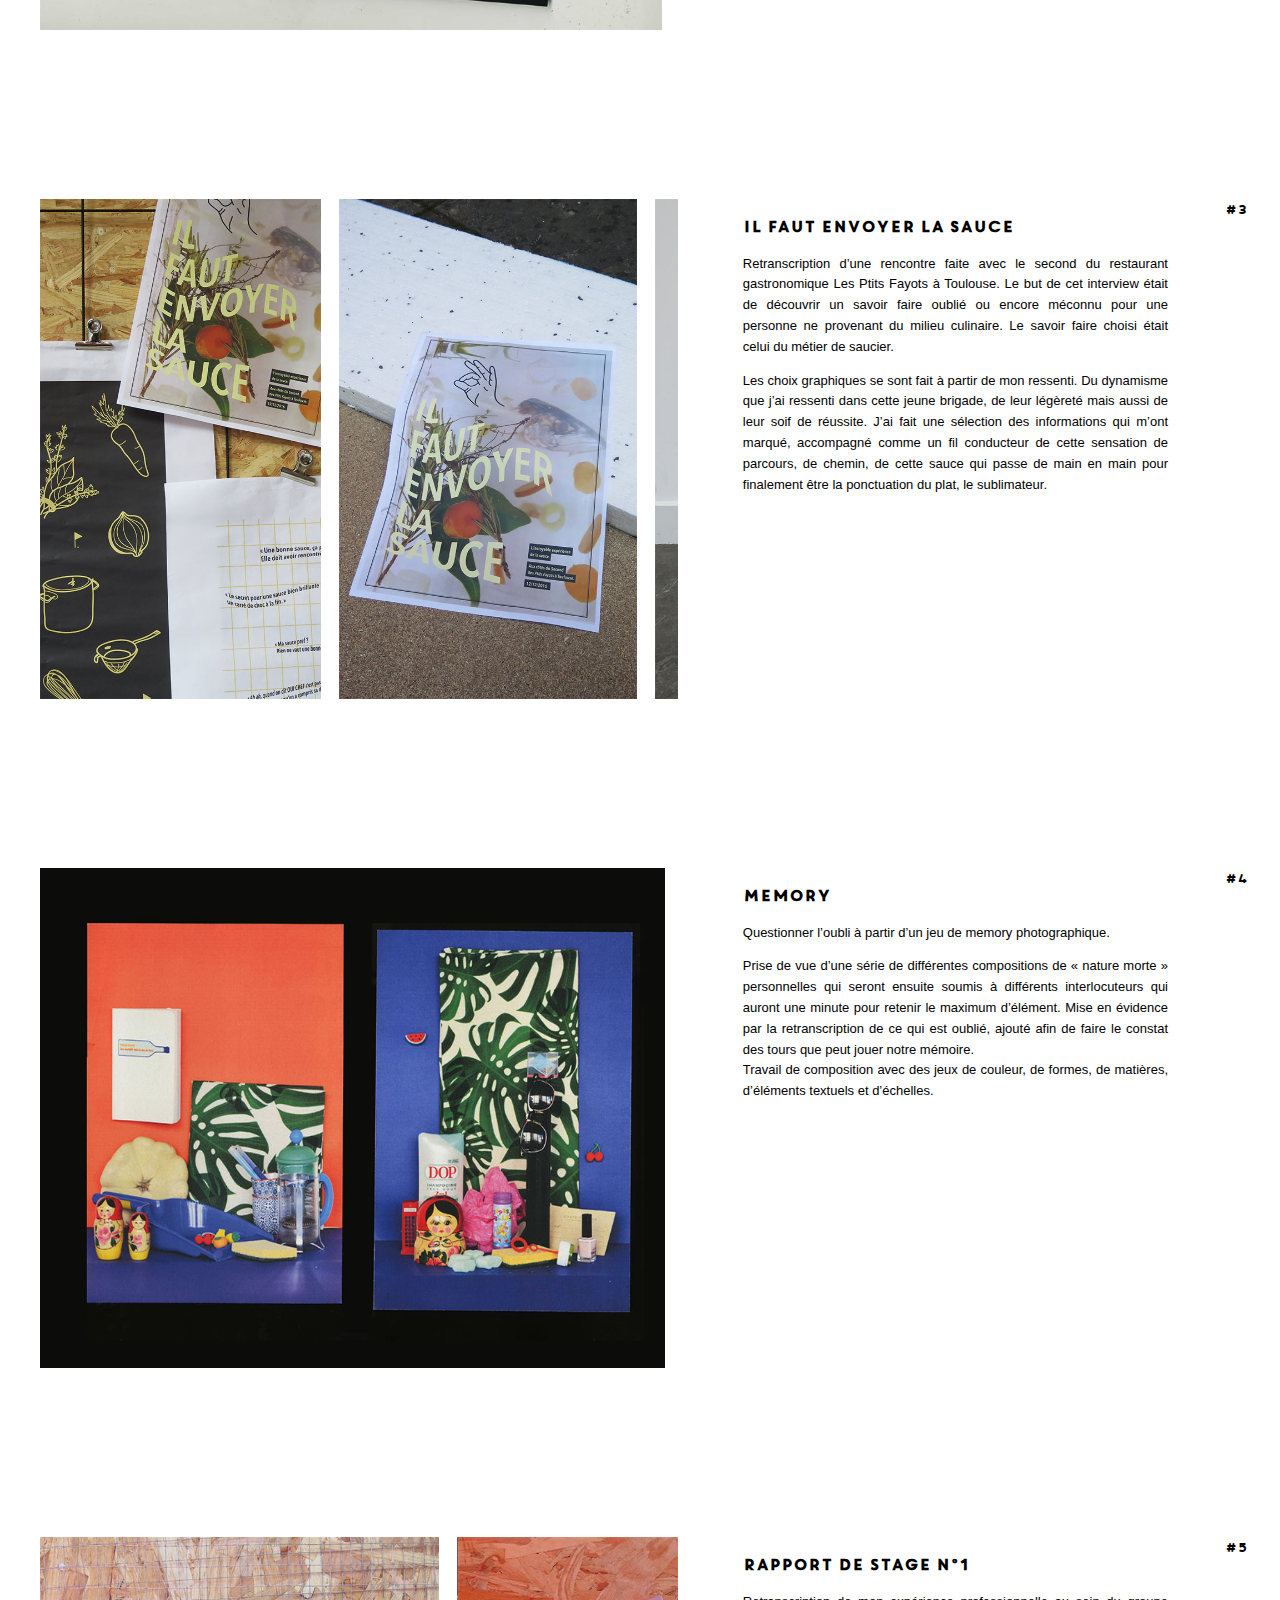
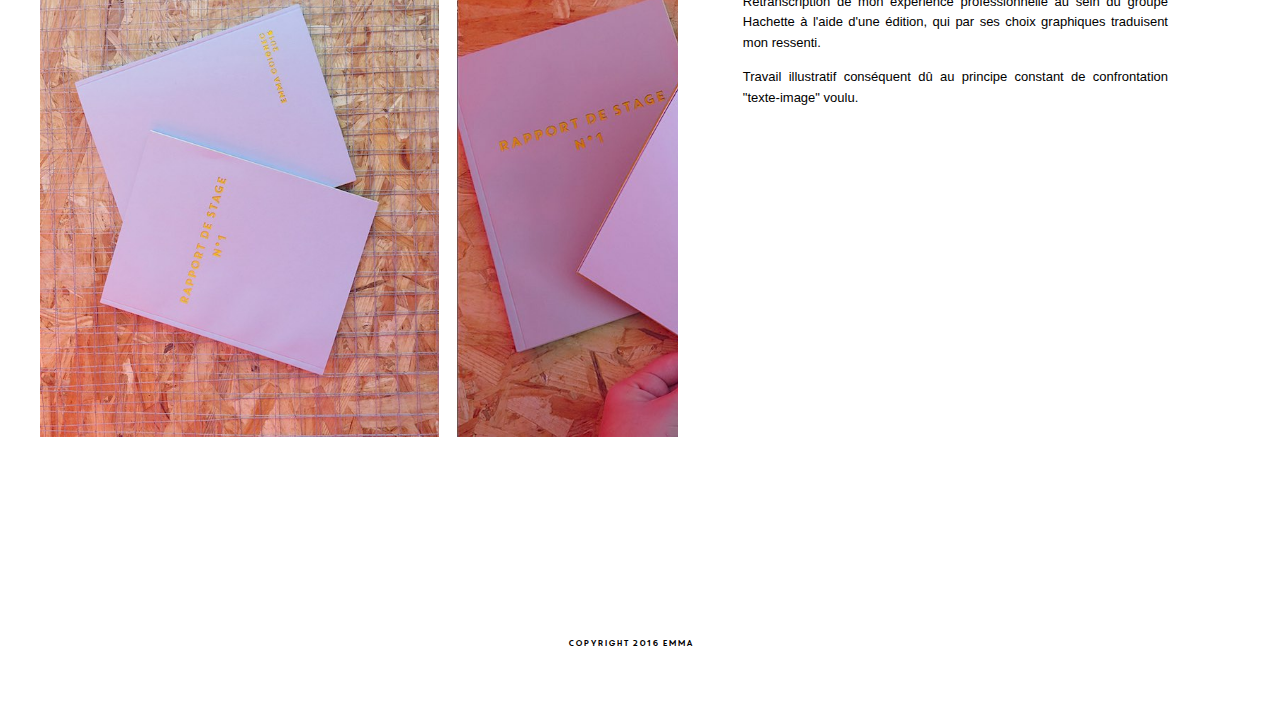
==== commit 23062012: "échange" ====
--- a/categories/edition.html
+++ b/categories/edition.html
@@ -21,8 +21,8 @@
 
     <nav>
         <a href="./../index.html">Projets</a>
+        <a href="./../pages/resume.html">Résumé</a>
         <a href="./../pages/apropos.html">À Propos</a>
-        <a href="./../pages/resume.html">Résumé</a>
         <a href="./../pages/soleil.html" target="_blank">☼</a>
         <a href="./../pages/contact.html" target="_blank">contact</a>
     <nav/>
--- a/style.css
+++ b/style.css
@@ -41,6 +41,10 @@
 img {
     max-width: 100%;
     height: auto;
+}
+
+.dont{
+  margin-top: 5em;
 }
 
 a {
@@ -64,6 +68,15 @@
     top: 20%;
     left: 70%;
     z-index: 2;
+}
+
+div.moi{
+  position: fixed;
+  width : 300px;
+  top: 30%;
+  left:72%;
+  z-index: 2;
+  border: solid 4px black;
 }
 
 div.postit {
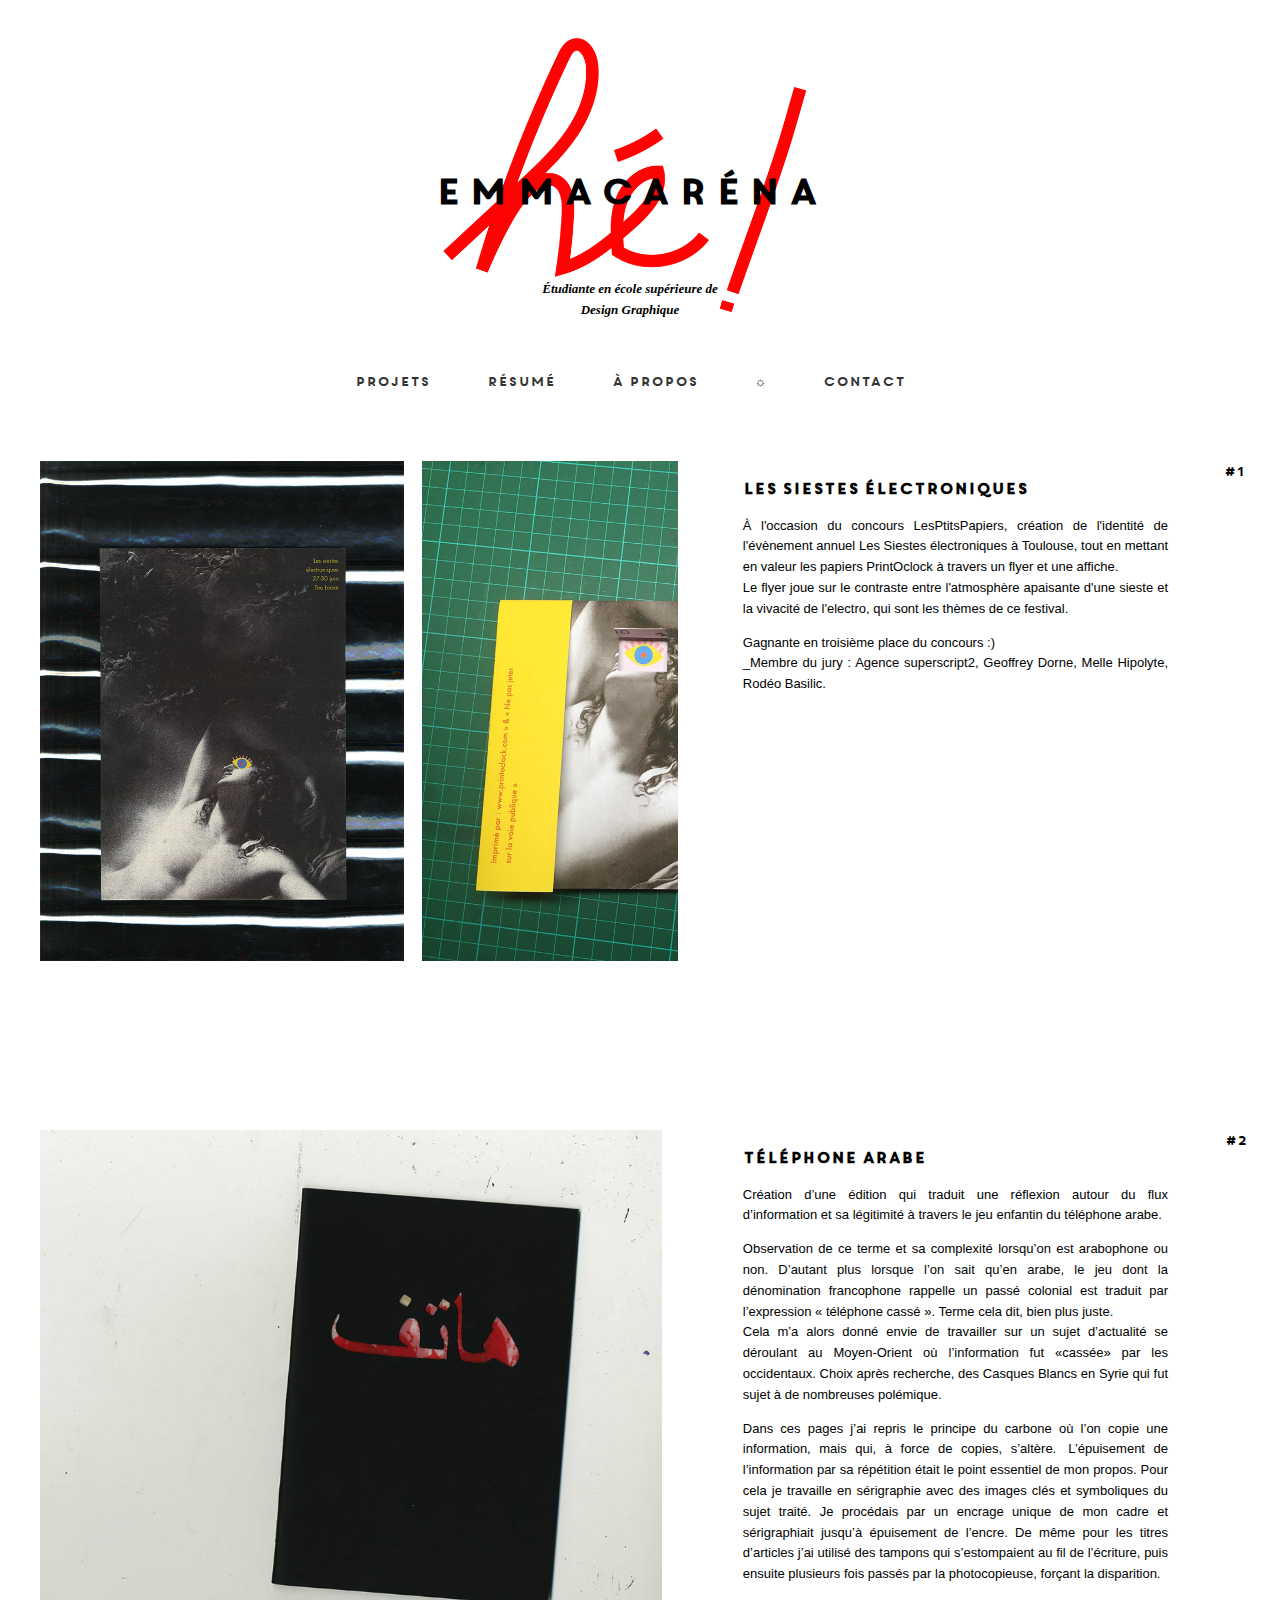
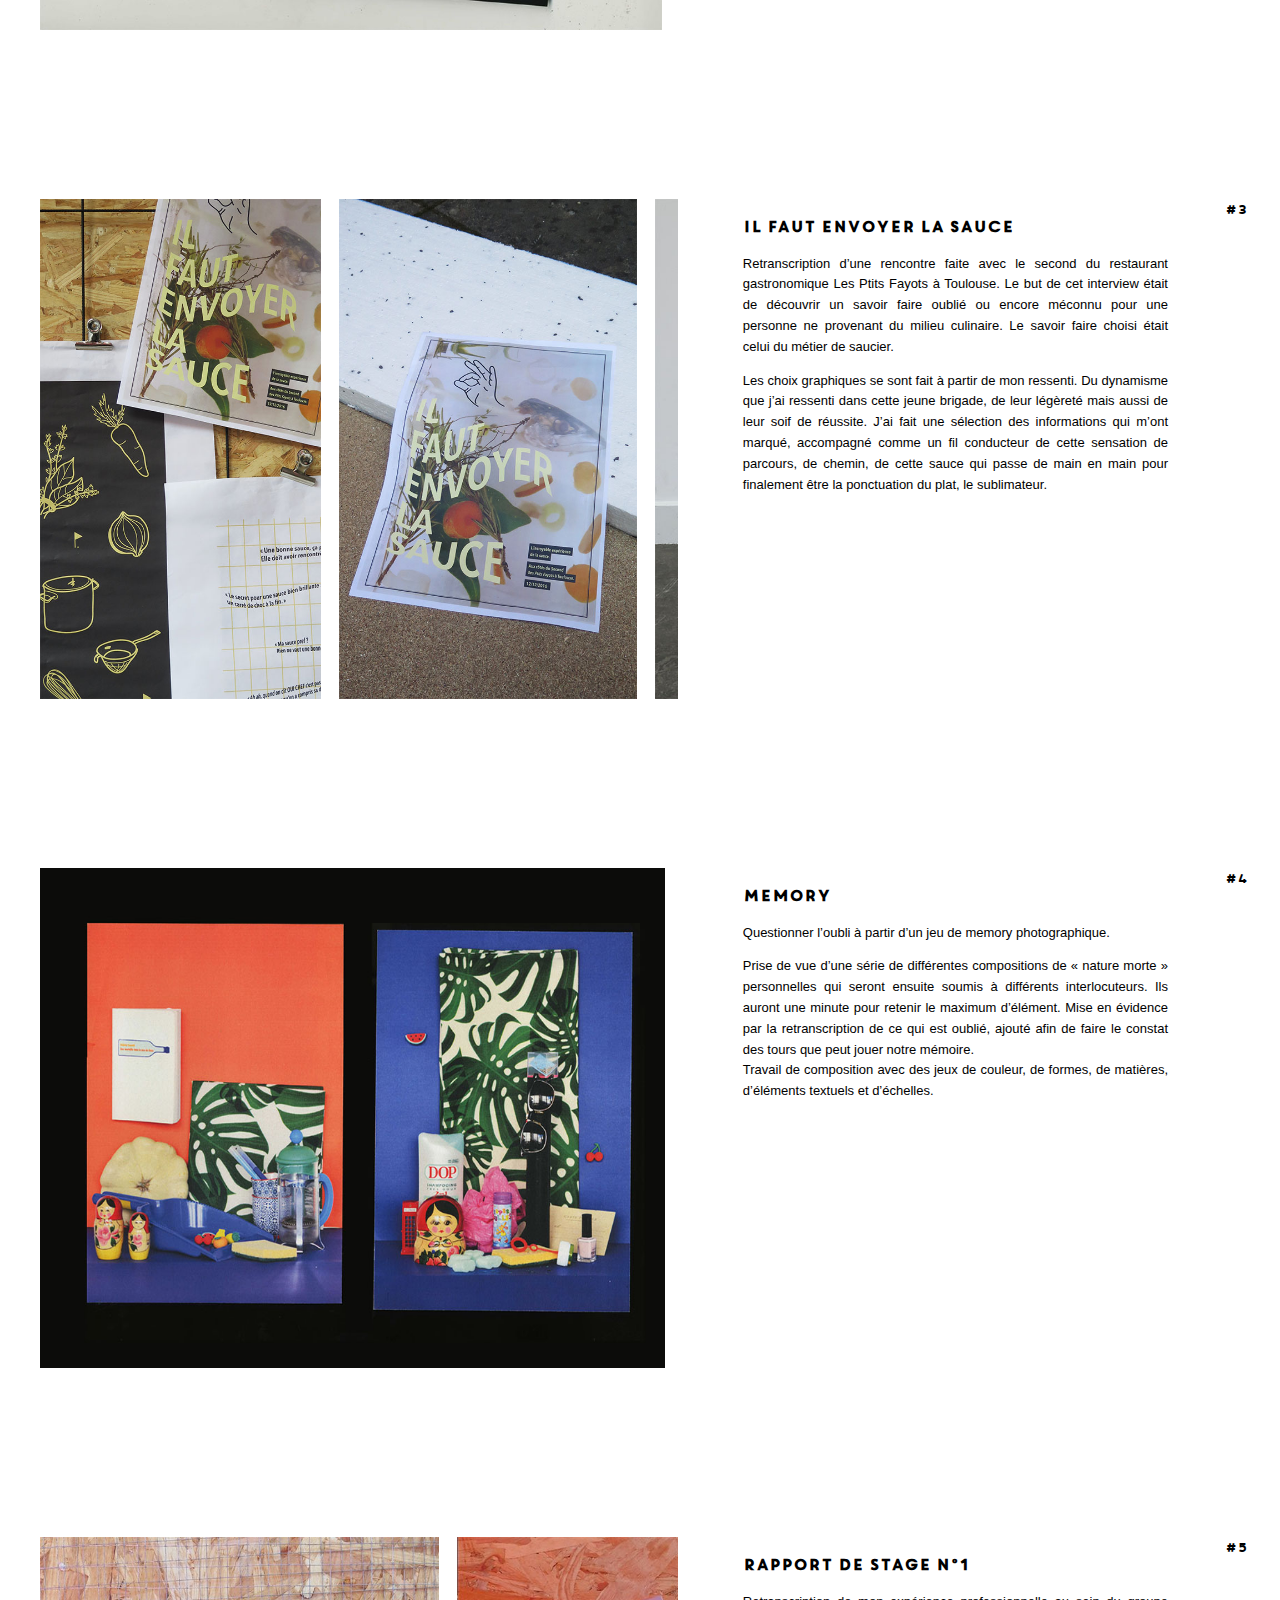
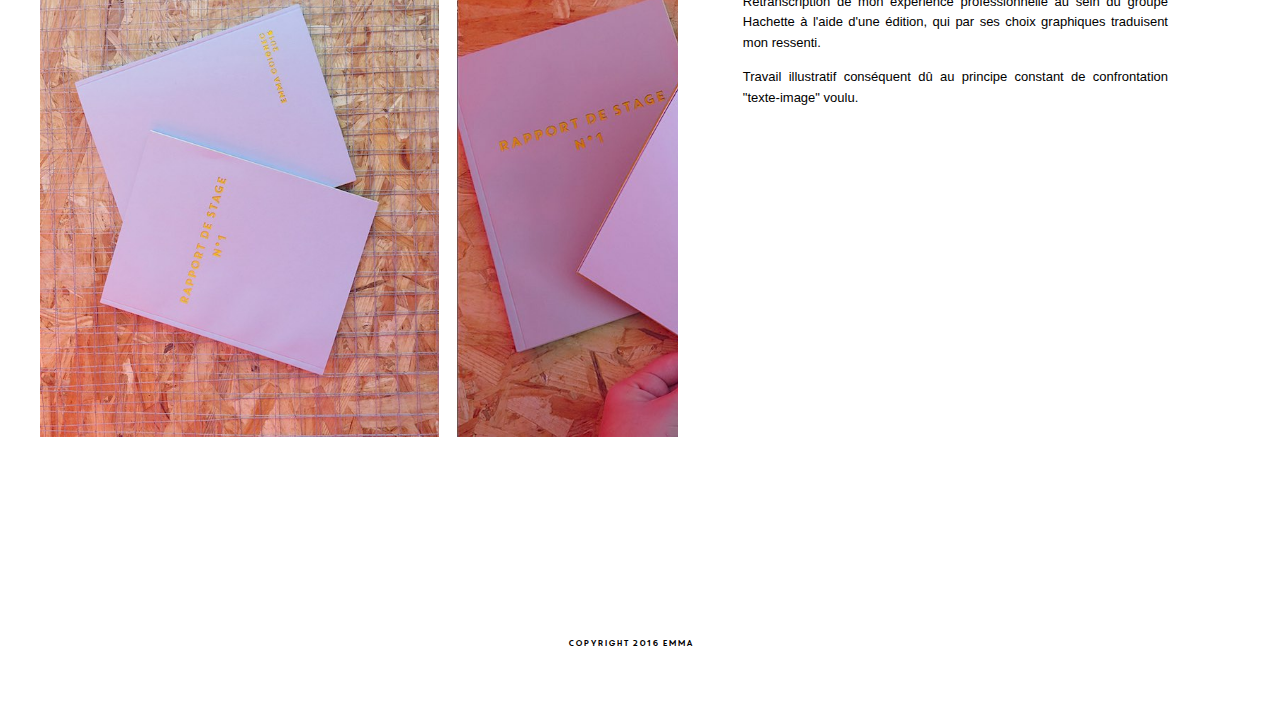
==== commit 20c439a3: "correction ortho" ====
--- a/categories/edition.html
+++ b/categories/edition.html
@@ -56,7 +56,7 @@
             </div>
             <div class="projet-texte">
               <h3>Les Siestes Électroniques</h3>
-              <p>À l'occasion du concours LesPtitsPapiers, création de l'identité de l'évènement annuel Les Siestes électroniques à Toulouse tout en mettant en valeur les papiers PrintOclock à travers un flyer et une affiche.<br>Le flyer joue sur le contraste entre l'atmosphère apaisante d'une sieste et la vivacité de l'electro, qui sont les thèmes de ce festival.</p>
+              <p>À l'occasion du concours LesPtitsPapiers, création de l'identité de l'évènement annuel Les Siestes électroniques à Toulouse, tout en mettant en valeur les papiers PrintOclock à travers un flyer et une affiche.<br>Le flyer joue sur le contraste entre l'atmosphère apaisante d'une sieste et la vivacité de l'electro, qui sont les thèmes de ce festival.</p>
               <p>Gagnante en troisième place du concours :)<br> _Membre du jury : Agence superscript2, Geoffrey Dorne, Melle Hipolyte, Rodéo Basilic.</p>
             </div>
         </div>
@@ -87,8 +87,8 @@
             </div>
             <div class="projet-texte">
               <h3>téléphone arabe</h3>
-              <p>Création d’une édition qui traduit une réflexion autour du flux d’information et sa légitimité à travers le jeu enfantin du téléphone arabe. Observation de ce terme et sa complexité lorsqu’on est arabophone ou non. D’autant plus lorsque l’on sait qu’en arabe, le jeu dont la dénomination francophone rappelle un passé colonial est traduit par l’expression « téléphone cassé ». Terme cela dit, bien plus juste. - <br> Cela m’a alors donné envie de travailler sur un sujet d’actualité se déroulant au Moyen-Orient où l’information fut «cassée» par les occidentaux. Choix après recherche du sujet des Casques Blancs en Syrie qui fut sujet à de nombreuses polémique. </p>
+              <p>Création d’une édition qui traduit une réflexion autour du flux d’information et sa légitimité à travers le jeu enfantin du téléphone arabe.</p> <p> Observation de ce terme et sa complexité lorsqu’on est arabophone ou non. D’autant plus lorsque l’on sait qu’en arabe, le jeu dont la dénomination francophone rappelle un passé colonial est traduit par l’expression « téléphone cassé ». Terme cela dit, bien plus juste. + <br> Cela m’a alors donné envie de travailler sur un sujet d’actualité se déroulant au Moyen-Orient où l’information fut «cassée» par les occidentaux. Choix après recherche, des Casques Blancs en Syrie qui fut sujet à de nombreuses polémique. </p>
               <p>Dans ces pages j’ai repris le principe du carbone où l’on copie une information, mais qui, à force de copies, s’altère.   L’épuisement de l’information par sa répétition était le point essentiel de mon propos. Pour cela je travaille en sérigraphie avec des images clés et symboliques du sujet traité. Je procédais par un encrage unique de mon cadre et sérigraphiait jusqu’à épuisement de l’encre. De même pour les titres d’articles j’ai utilisé des tampons qui s’estompaient au fil de l’écriture, puis ensuite plusieurs fois passés par la photocopieuse, forçant la disparition. </p>
             </div>
@@ -164,7 +164,7 @@
             <div class="projet-texte">
               <h3>Memory</h3>
               <p>Questionner l’oubli à partir d’un jeu de memory photographique.</p>
-              <p>Prise de vue d’une série de différentes compositions de « nature morte » personnelles qui seront ensuite soumis à différents interlocuteurs qui auront une minute pour retenir le maximum d’élément.
+              <p>Prise de vue d’une série de différentes compositions de « nature morte » personnelles qui seront ensuite soumis à différents interlocuteurs. Ils auront une minute pour retenir le maximum d’élément.
 Mise en évidence par la retranscription de ce qui est oublié, ajouté afin de faire le constat des tours que peut jouer notre mémoire.
 <br>Travail de composition avec des jeux de couleur, de formes, de matières, d’éléments textuels et d’échelles.</p>
             </div>
--- a/style.css
+++ b/style.css
@@ -64,9 +64,9 @@
 
 div.bandeau-fixe {
     position: fixed;
-    width: 300px;
+    width: 200px;
     top: 20%;
-    left: 70%;
+    left: 75%;
     z-index: 2;
 }
 
@@ -81,7 +81,7 @@
 
 div.postit {
     position: fixed;
-    top: 20%;
+    top: 29%;
     width: 170px;
     left: 30px;
     z-index: 2;
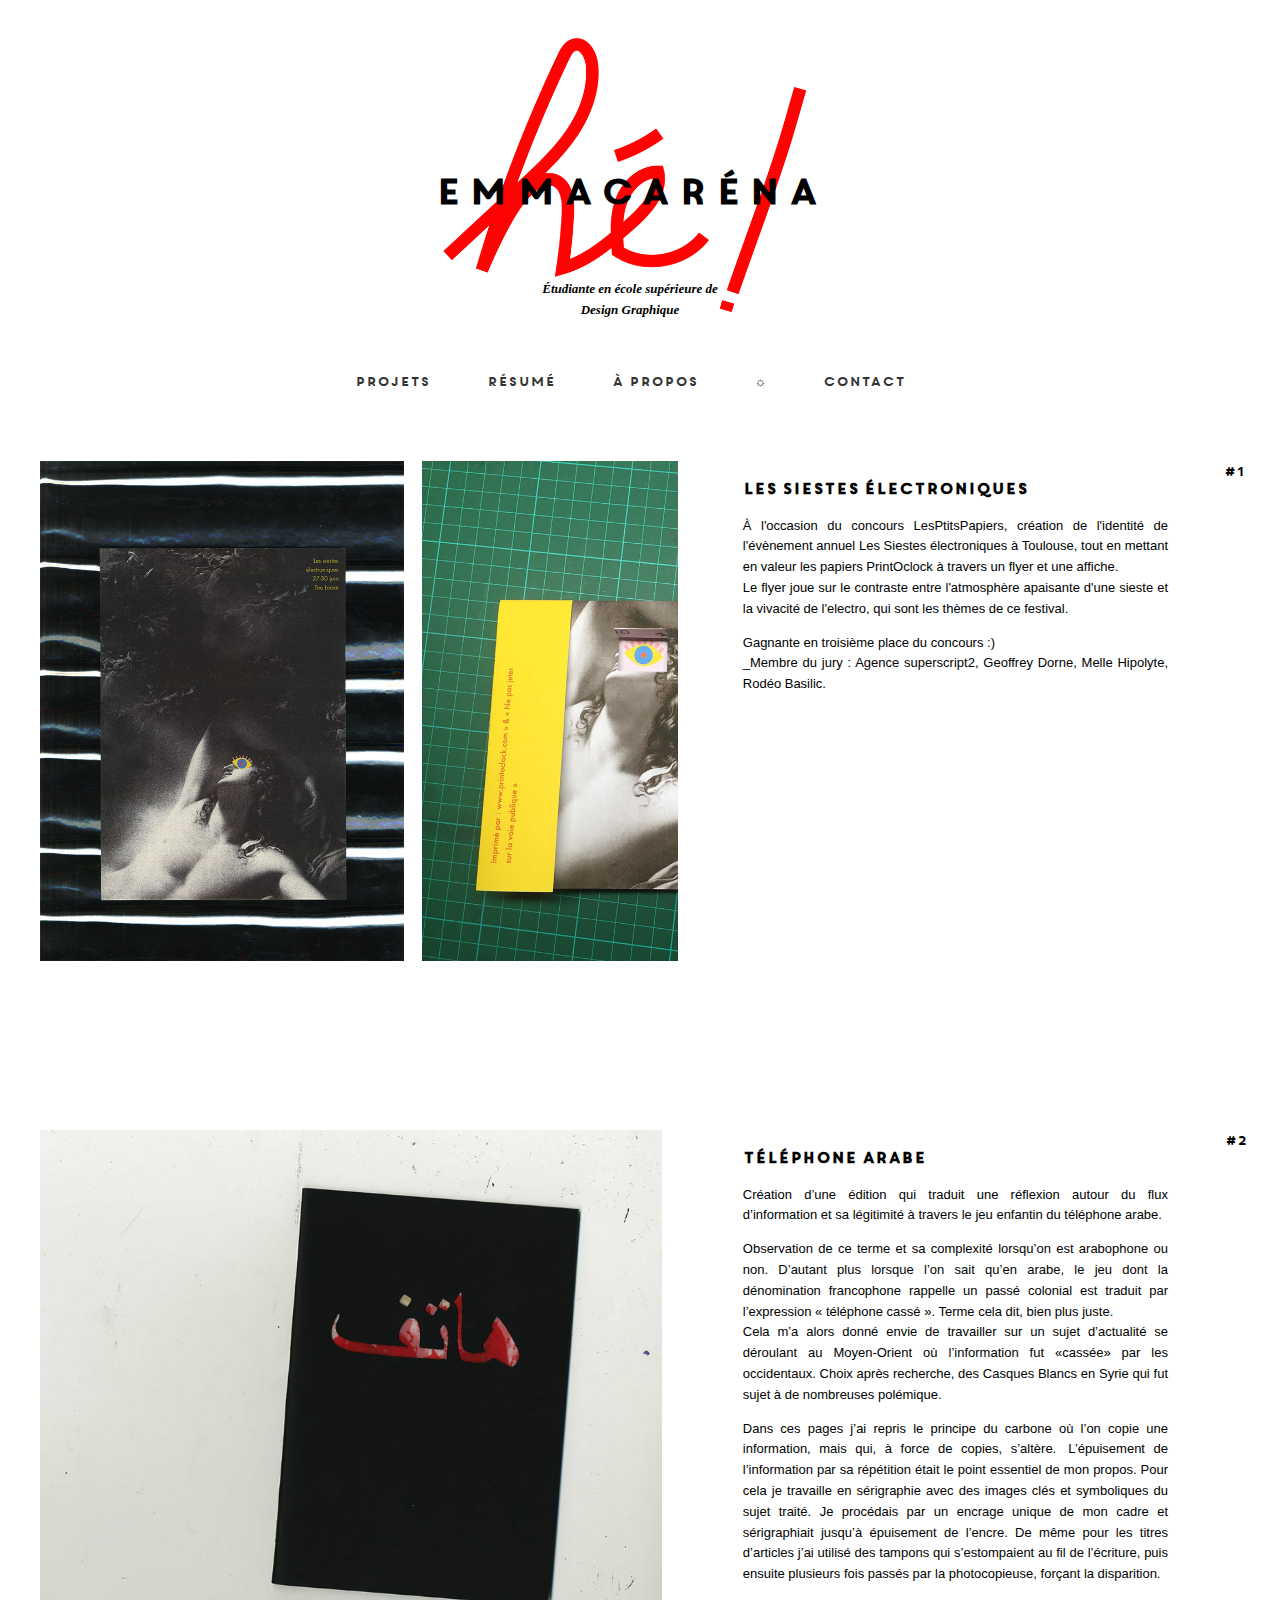
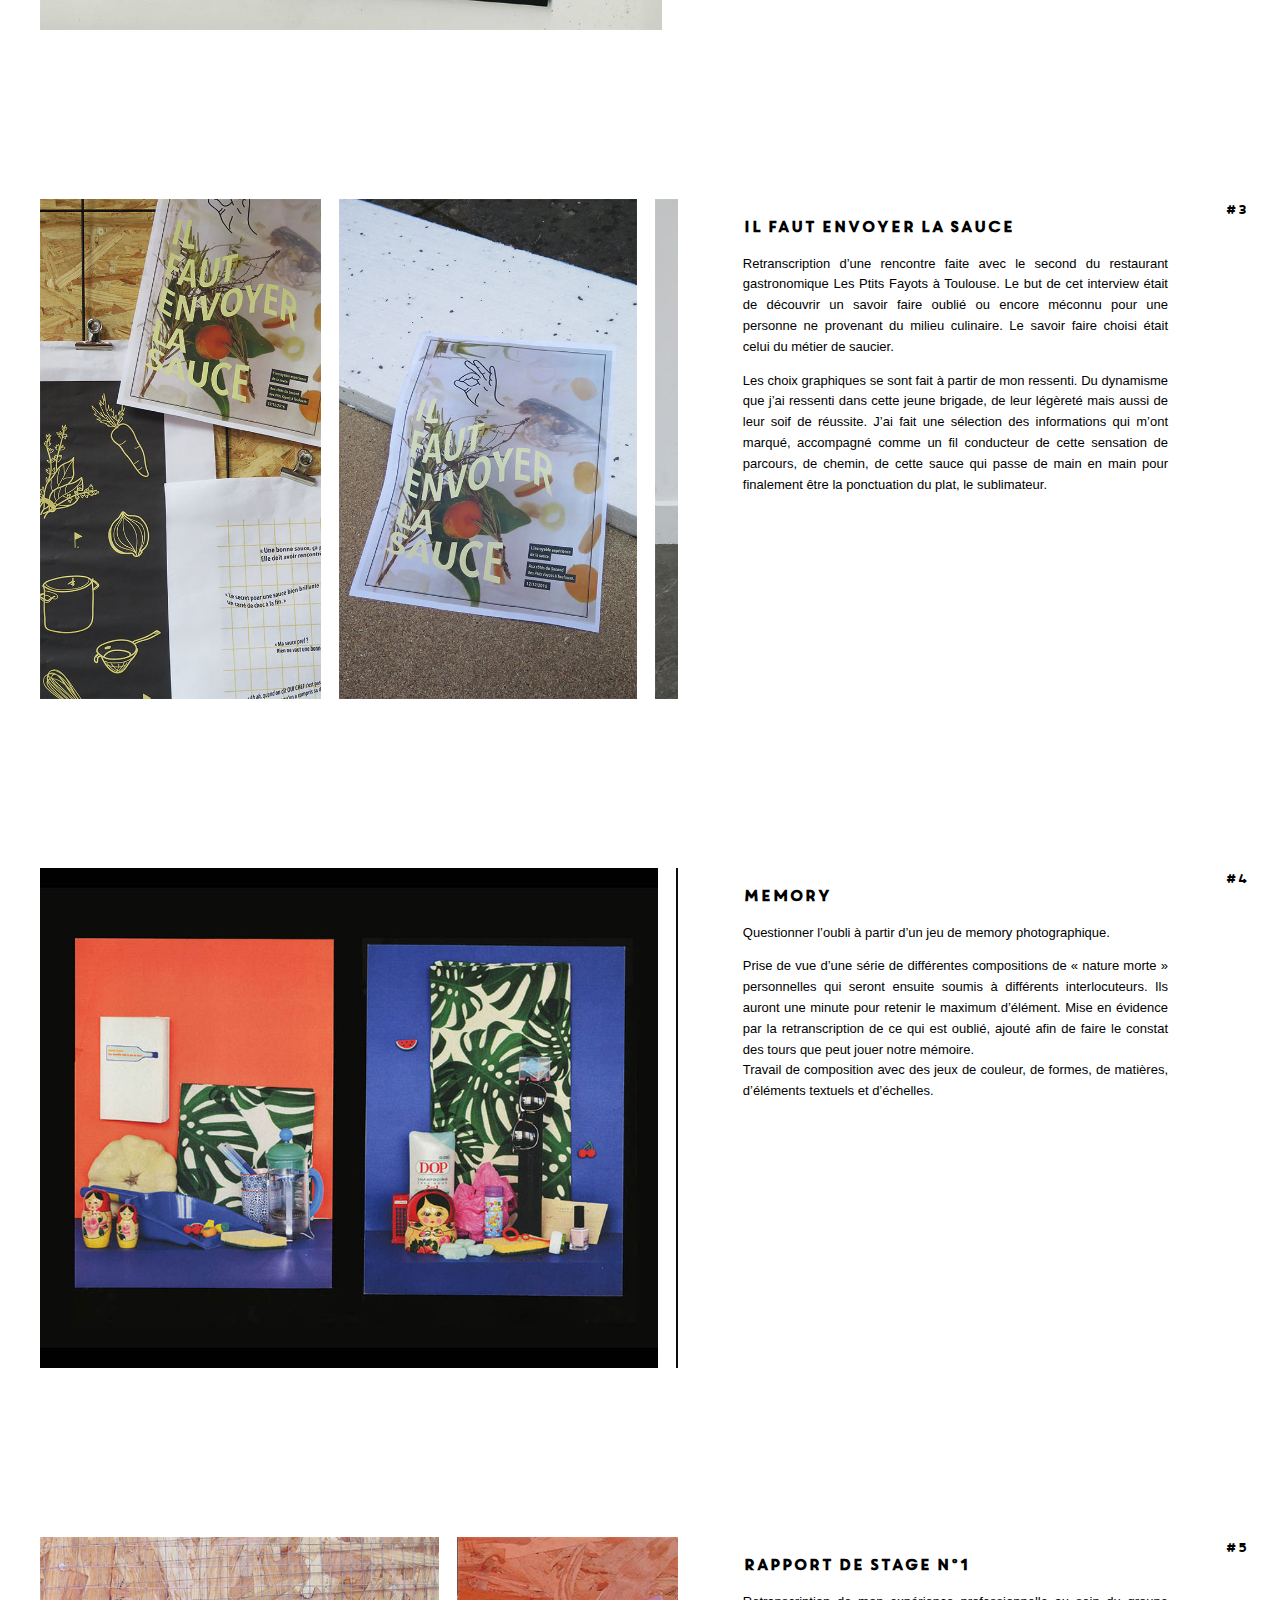
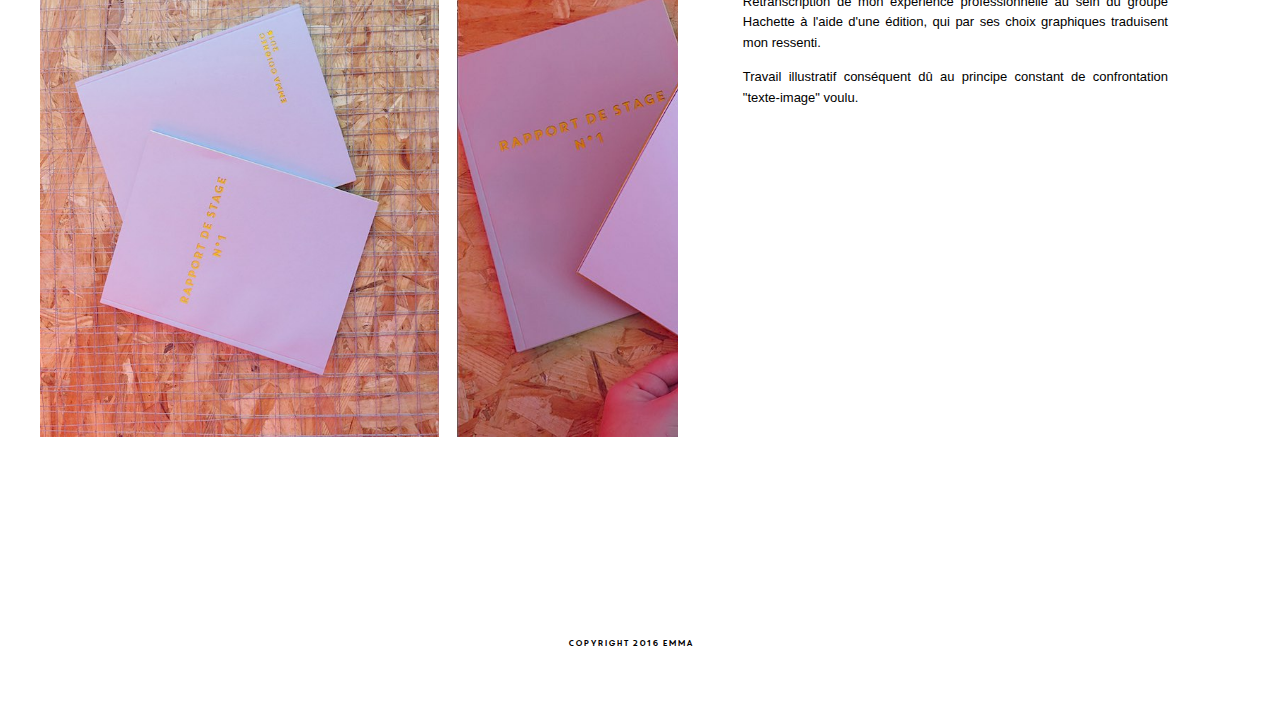
==== commit a2565404: "ajout image" ====
--- a/categories/edition.html
+++ b/categories/edition.html
@@ -51,6 +51,9 @@
                 <div class="slide">
                   <img src="./../images/siestes09.jpg">
                 </div>
+                <div class="slide">
+                  <img src="./../images/siestes11.jpg">
+                </div>
 
               </div>
             </div>
